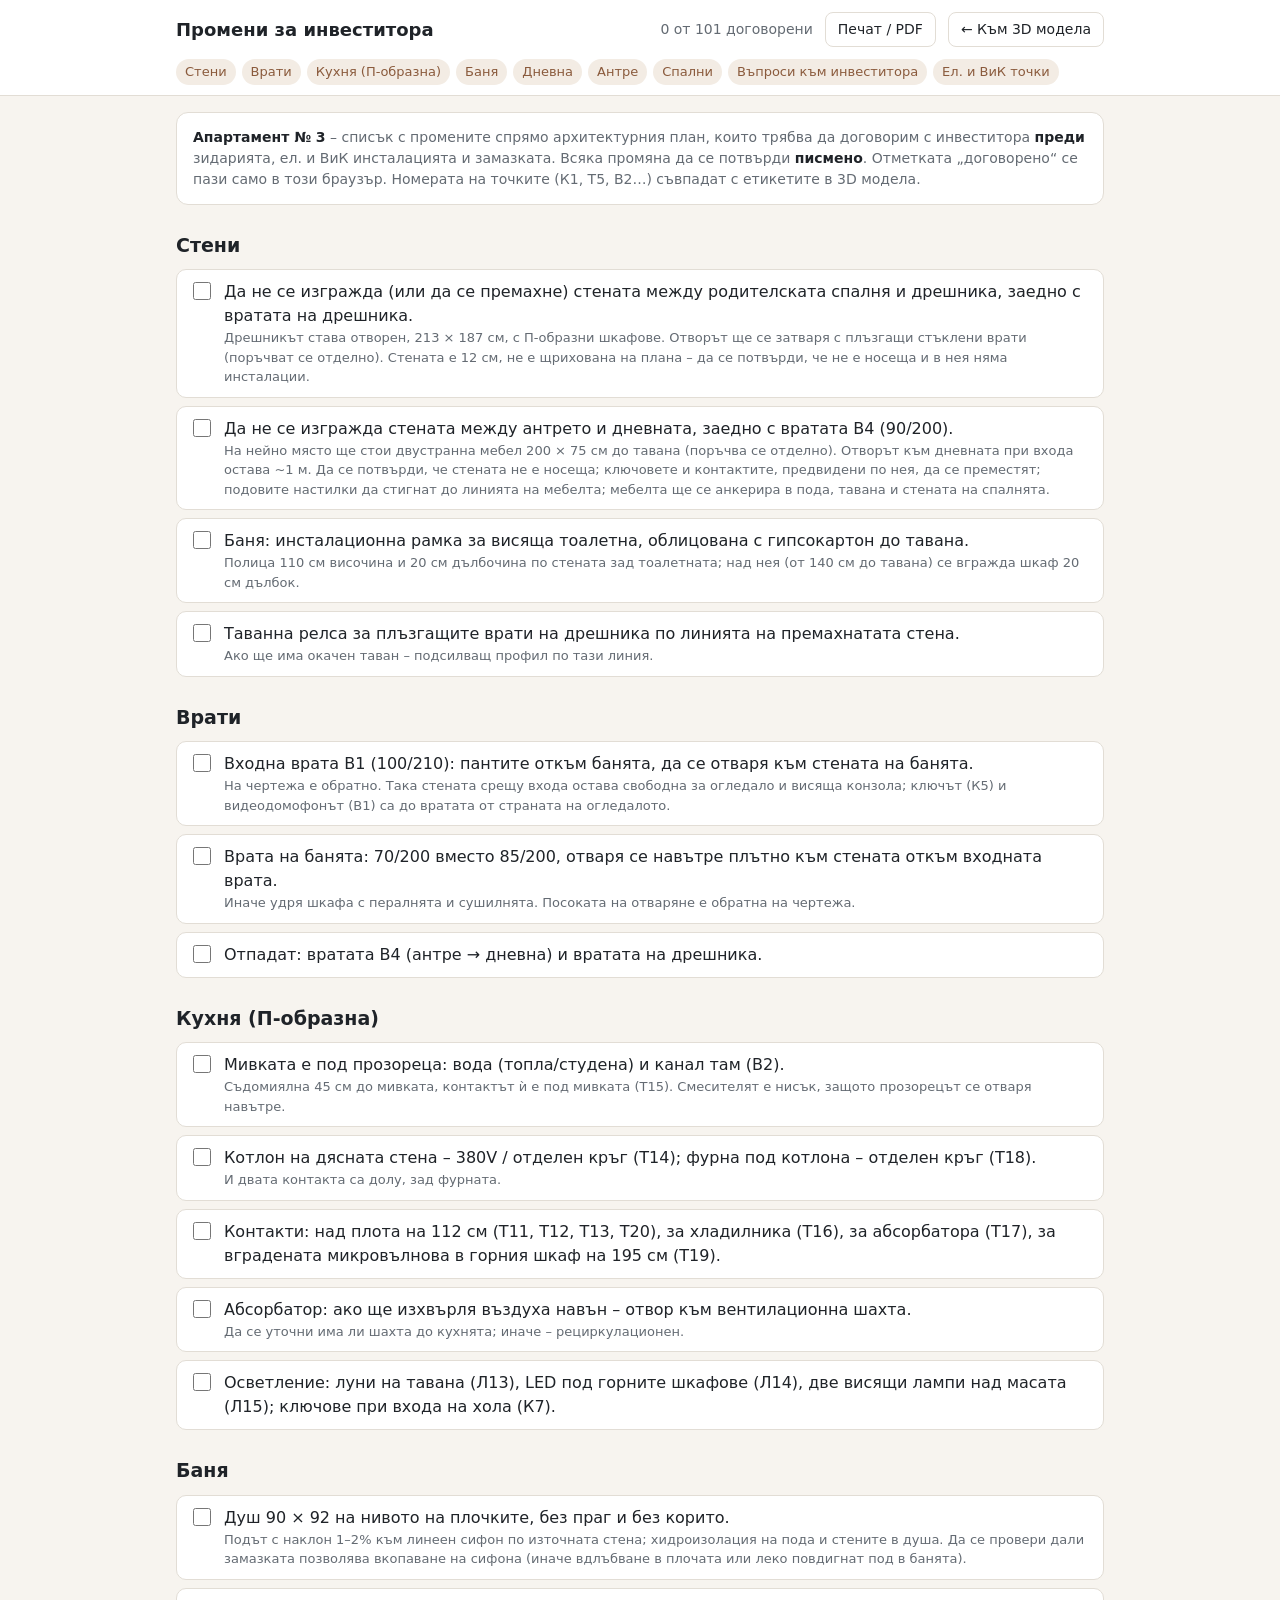
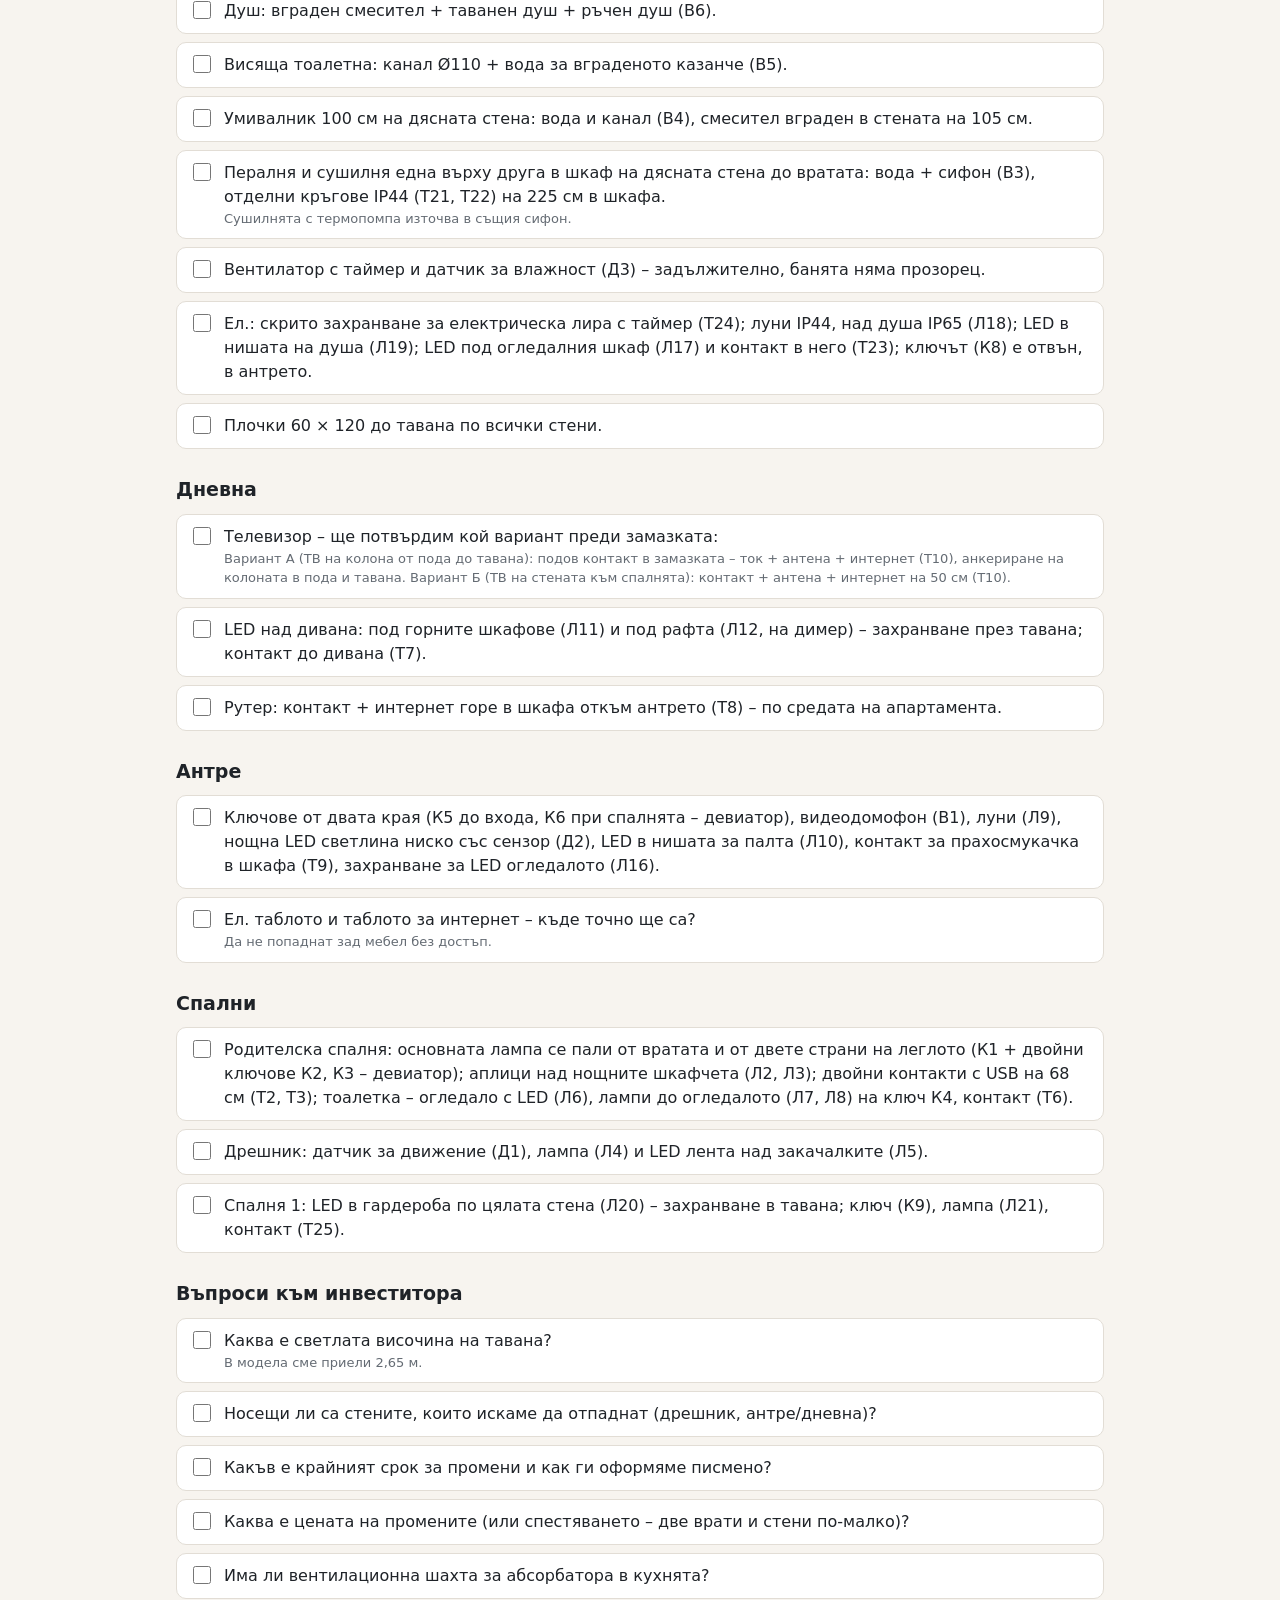
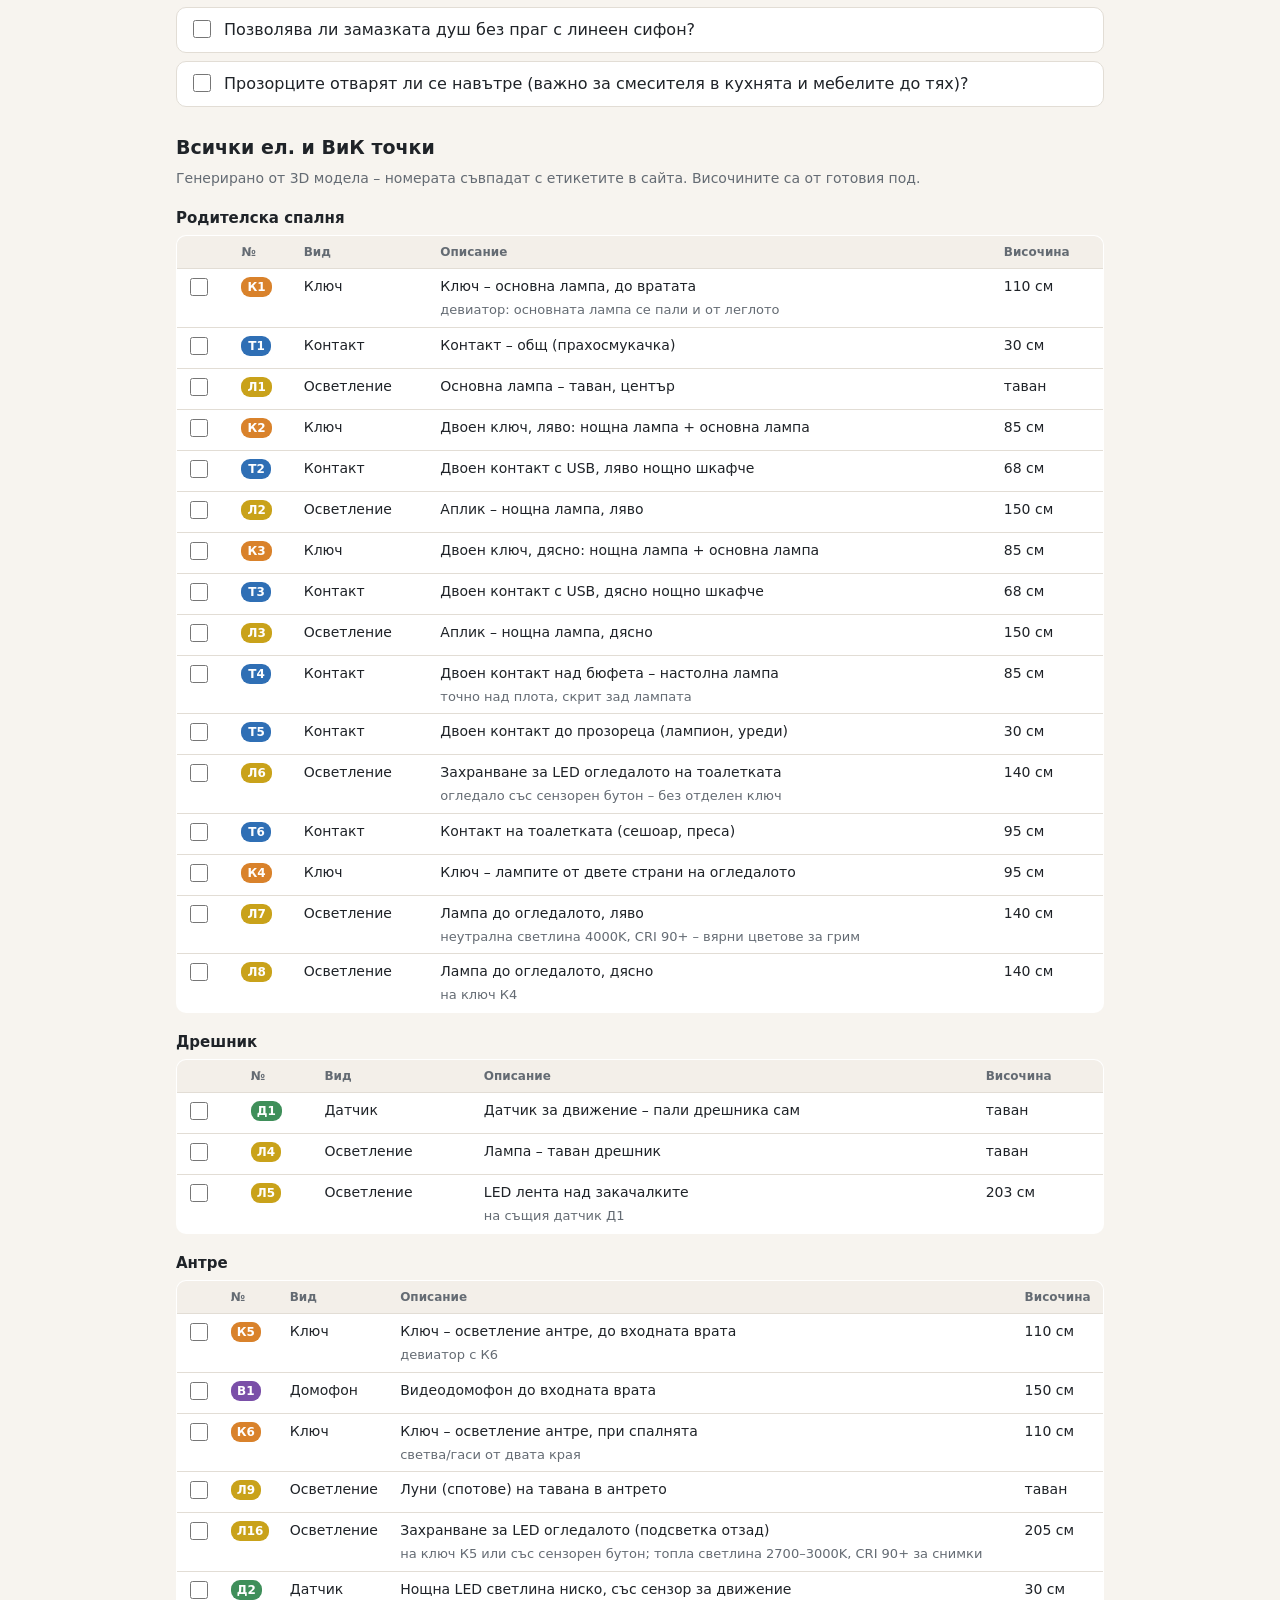
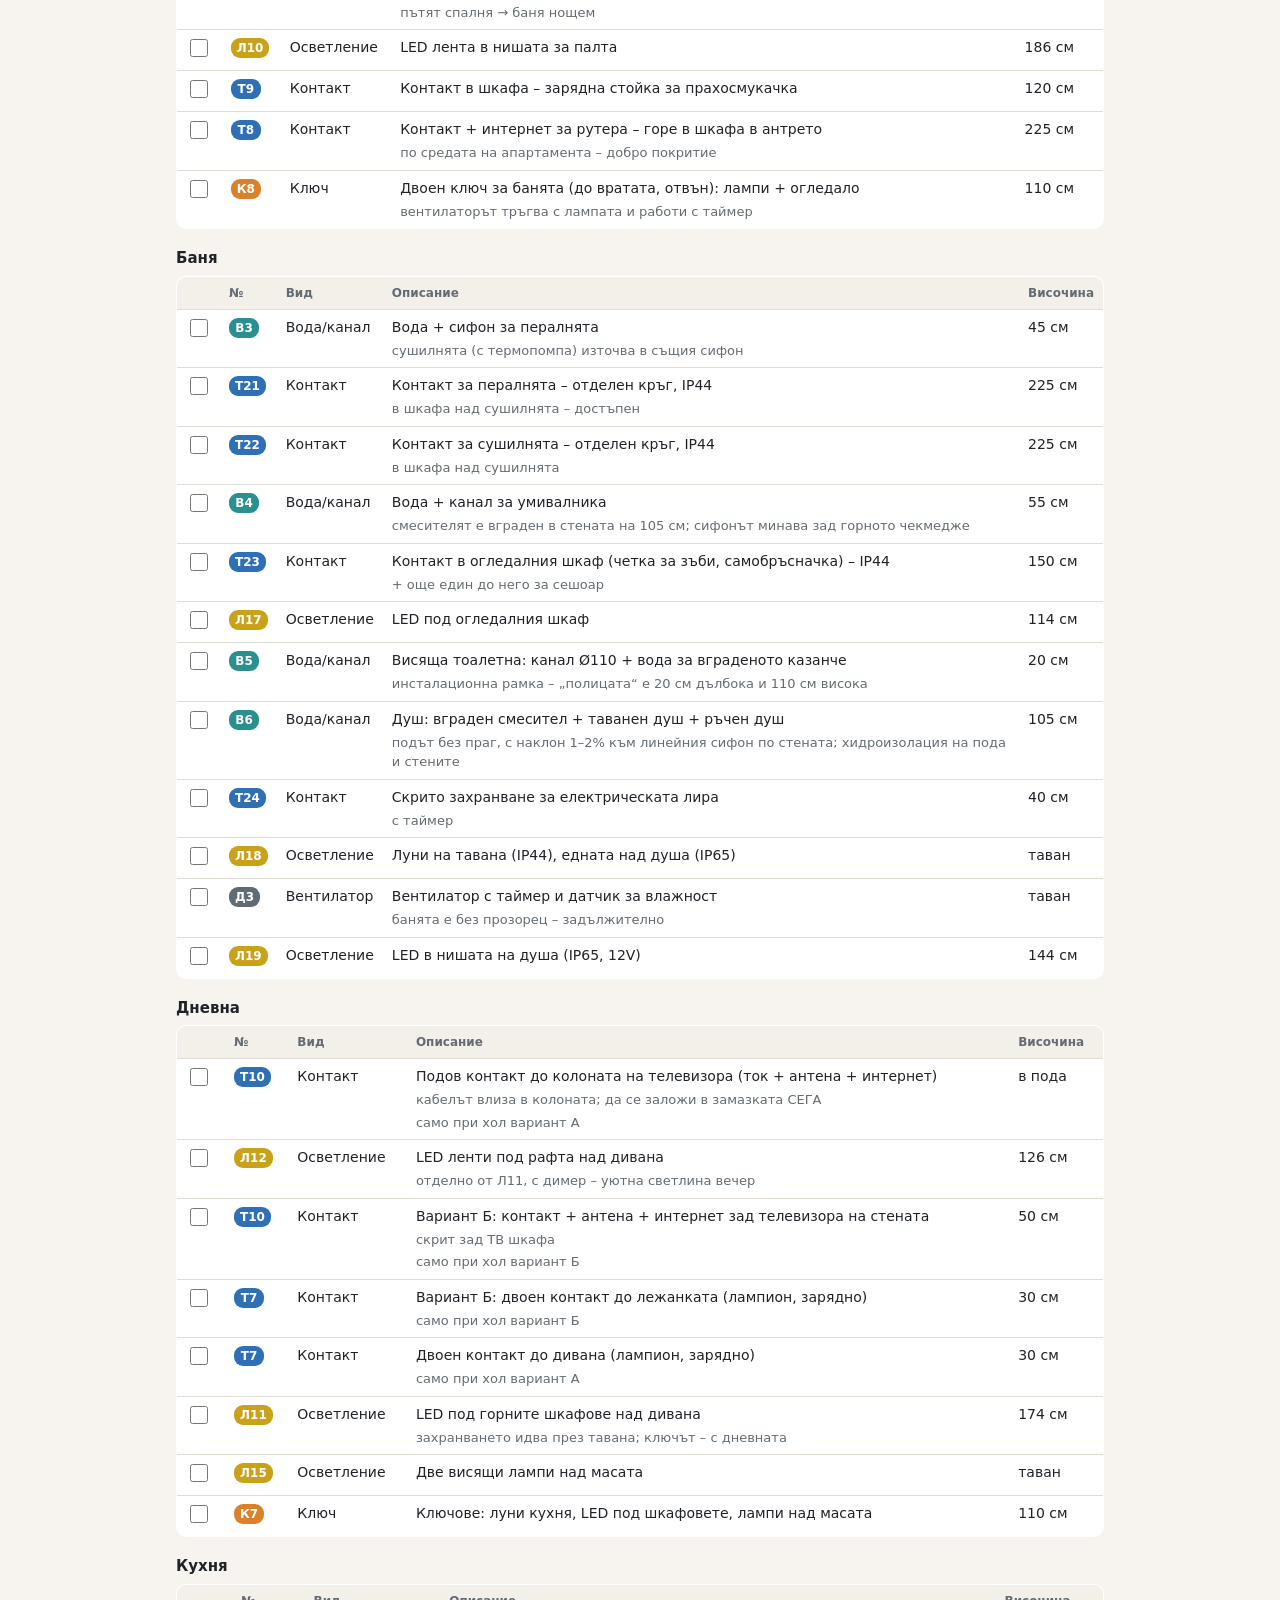
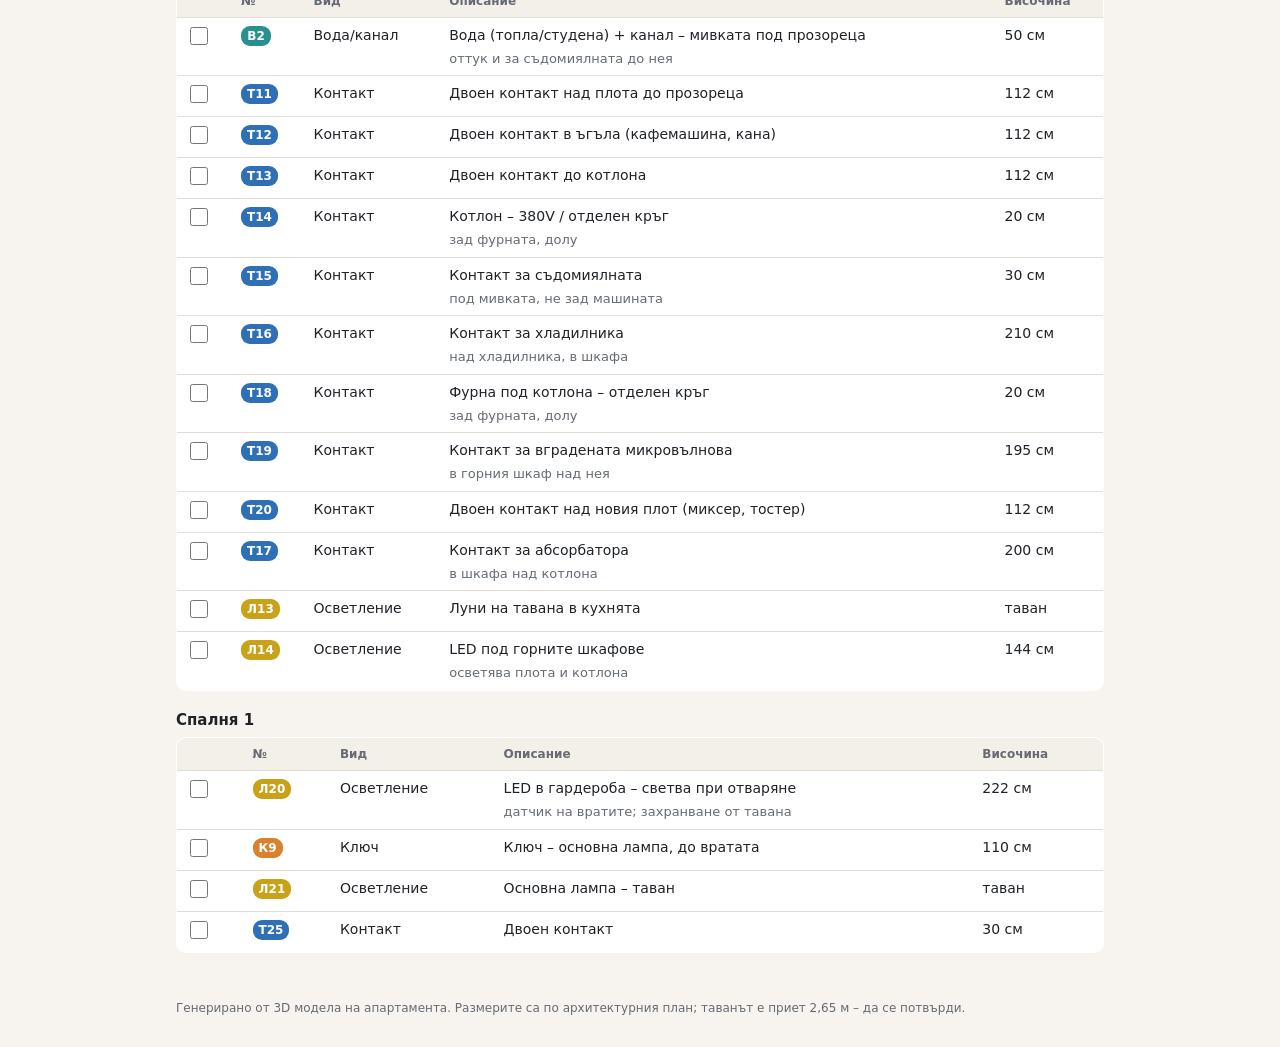
==== changes.html @ 2bbbd317 "Add a printable 'changes for the developer' page changes.html lists every change to request from the" ====
<!doctype html>
<html lang="bg">
<head>
  <meta charset="utf-8">
  <meta name="viewport" content="width=device-width, initial-scale=1">
  <title>Промени за инвеститора · Апартамент № 3</title>
  <link rel="icon" href="data:image/svg+xml,<svg xmlns='http://www.w3.org/2000/svg' viewBox='0 0 32 32'><rect x='3' y='3' width='26' height='26' rx='4' fill='%232f343b'/><path d='M9 9h8v8H9zM19 9h4v14h-4zM9 19h8v4H9z' fill='%23f4f1eb'/></svg>">
  <script type="importmap">
  { "imports": { "three": "./lib/three.module.min.js", "three/addons/": "./lib/addons/" } }
  </script>
  <style>
    :root { --ink: #1f2328; --muted: #646b73; --line: #e2ddd5; --bg: #f7f4ef; --card: #fff; --accent: #8a5a3c;
      font-family: system-ui, -apple-system, "Segoe UI", Roboto, sans-serif; color: var(--ink); }
    * { box-sizing: border-box; }
    body { margin: 0; background: var(--bg); line-height: 1.5; }
    header { background: var(--card); border-bottom: 1px solid var(--line); position: sticky; top: 0; z-index: 2; }
    .bar { max-width: 960px; margin: 0 auto; padding: 12px 16px; display: flex; gap: 12px; align-items: center; flex-wrap: wrap; }
    .bar h1 { font-size: 18px; margin: 0; flex: 1 1 auto; }
    .bar a.back, .bar button { font: inherit; font-size: 14px; border: 1px solid var(--line); background: #fff; border-radius: 8px; padding: 6px 12px; color: inherit; text-decoration: none; cursor: pointer; }
    #count { color: var(--muted); font-size: 14px; }
    nav#toc { max-width: 960px; margin: 0 auto; padding: 0 16px 10px; display: flex; gap: 6px; flex-wrap: wrap; }
    nav#toc a { font-size: 13px; color: var(--accent); text-decoration: none; background: #f3ece4; padding: 3px 9px; border-radius: 999px; }
    main { max-width: 960px; margin: 0 auto; padding: 16px; }
    .intro { background: var(--card); border: 1px solid var(--line); border-radius: 12px; padding: 14px 16px; color: var(--muted); font-size: 14px; }
    .intro b { color: var(--ink); }
    section { margin-top: 26px; scroll-margin-top: 110px; }
    h2 { font-size: 19px; margin: 0 0 10px; }
    h3 { font-size: 15px; margin: 18px 0 6px; }
    .lead { color: var(--muted); font-size: 14px; margin: -4px 0 8px; }
    ol.items { list-style: none; padding: 0; margin: 0; display: flex; flex-direction: column; gap: 8px; }
    ol.items li { display: flex; gap: 10px; background: var(--card); border: 1px solid var(--line); border-radius: 10px; padding: 10px 12px; }
    ol.items p { margin: 0; }
    .note { display: block; color: var(--muted); font-size: 13px; margin-top: 3px; }
    input.done { width: 18px; height: 18px; margin-top: 2px; flex: none; accent-color: #3f8f5a; }
    .is-done > div > p:first-child, tr.is-done td:nth-child(4) { text-decoration: line-through; text-decoration-color: #3f8f5a; color: var(--muted); }
    .table-wrap { overflow-x: auto; }
    table { width: 100%; border-collapse: collapse; background: var(--card); border: 1px solid var(--line); border-radius: 10px; overflow: hidden; font-size: 14px; }
    th, td { text-align: left; padding: 7px 9px; border-bottom: 1px solid var(--line); vertical-align: top; }
    th { background: #f3efe9; font-size: 12px; color: var(--muted); font-weight: 600; }
    td.h { white-space: nowrap; }
    .tag { display: inline-block; min-width: 30px; text-align: center; color: #fff; font-weight: 600; font-size: 12px; border-radius: 9px; padding: 1px 6px; }
    .t-switch { background: #d9822b; } .t-socket { background: #2f6fb5; } .t-light { background: #c9a21a; }
    .t-sensor { background: #3f8f5a; } .t-intercom { background: #7a4fa8; } .t-water { background: #2a8f8f; } .t-fan { background: #5f6b75; }
    footer { max-width: 960px; margin: 30px auto; padding: 0 16px; color: var(--muted); font-size: 12px; }
    @media (max-width: 600px) { th:nth-child(3), td:nth-child(3) { display: none; } }
    @media print {
      header .bar a.back, header .bar button, nav#toc { display: none; }
      header { position: static; border: 0; }
      body { background: #fff; }
      ol.items li, table { break-inside: avoid; border-color: #ccc; }
      section { break-inside: auto; }
    }
  </style>
</head>
<body>
  <header>
    <div class="bar">
      <h1>Промени за инвеститора</h1>
      <span id="count"></span>
      <button id="print" type="button">Печат / PDF</button>
      <a class="back" href="./">← Към 3D модела</a>
    </div>
    <nav id="toc"></nav>
  </header>
  <main>
    <div class="intro">
      <b>Апартамент № 3</b> – списък с промените спрямо архитектурния план, които трябва да договорим с инвеститора <b>преди</b>
      зидарията, ел. и ВиК инсталацията и замазката. Всяка промяна да се потвърди <b>писмено</b>. Отметката „договорено“ се пази само
      в този браузър. Номерата на точките (К1, Т5, В2…) съвпадат с етикетите в 3D модела.
    </div>
    <div id="content"></div>
  </main>
  <footer>Генерирано от 3D модела на апартамента. Размерите са по архитектурния план; таванът е приет 2,65 м – да се потвърди.</footer>
  <script type="module" src="src/changes.js?v=20261120084457"></script>
</body>
</html>
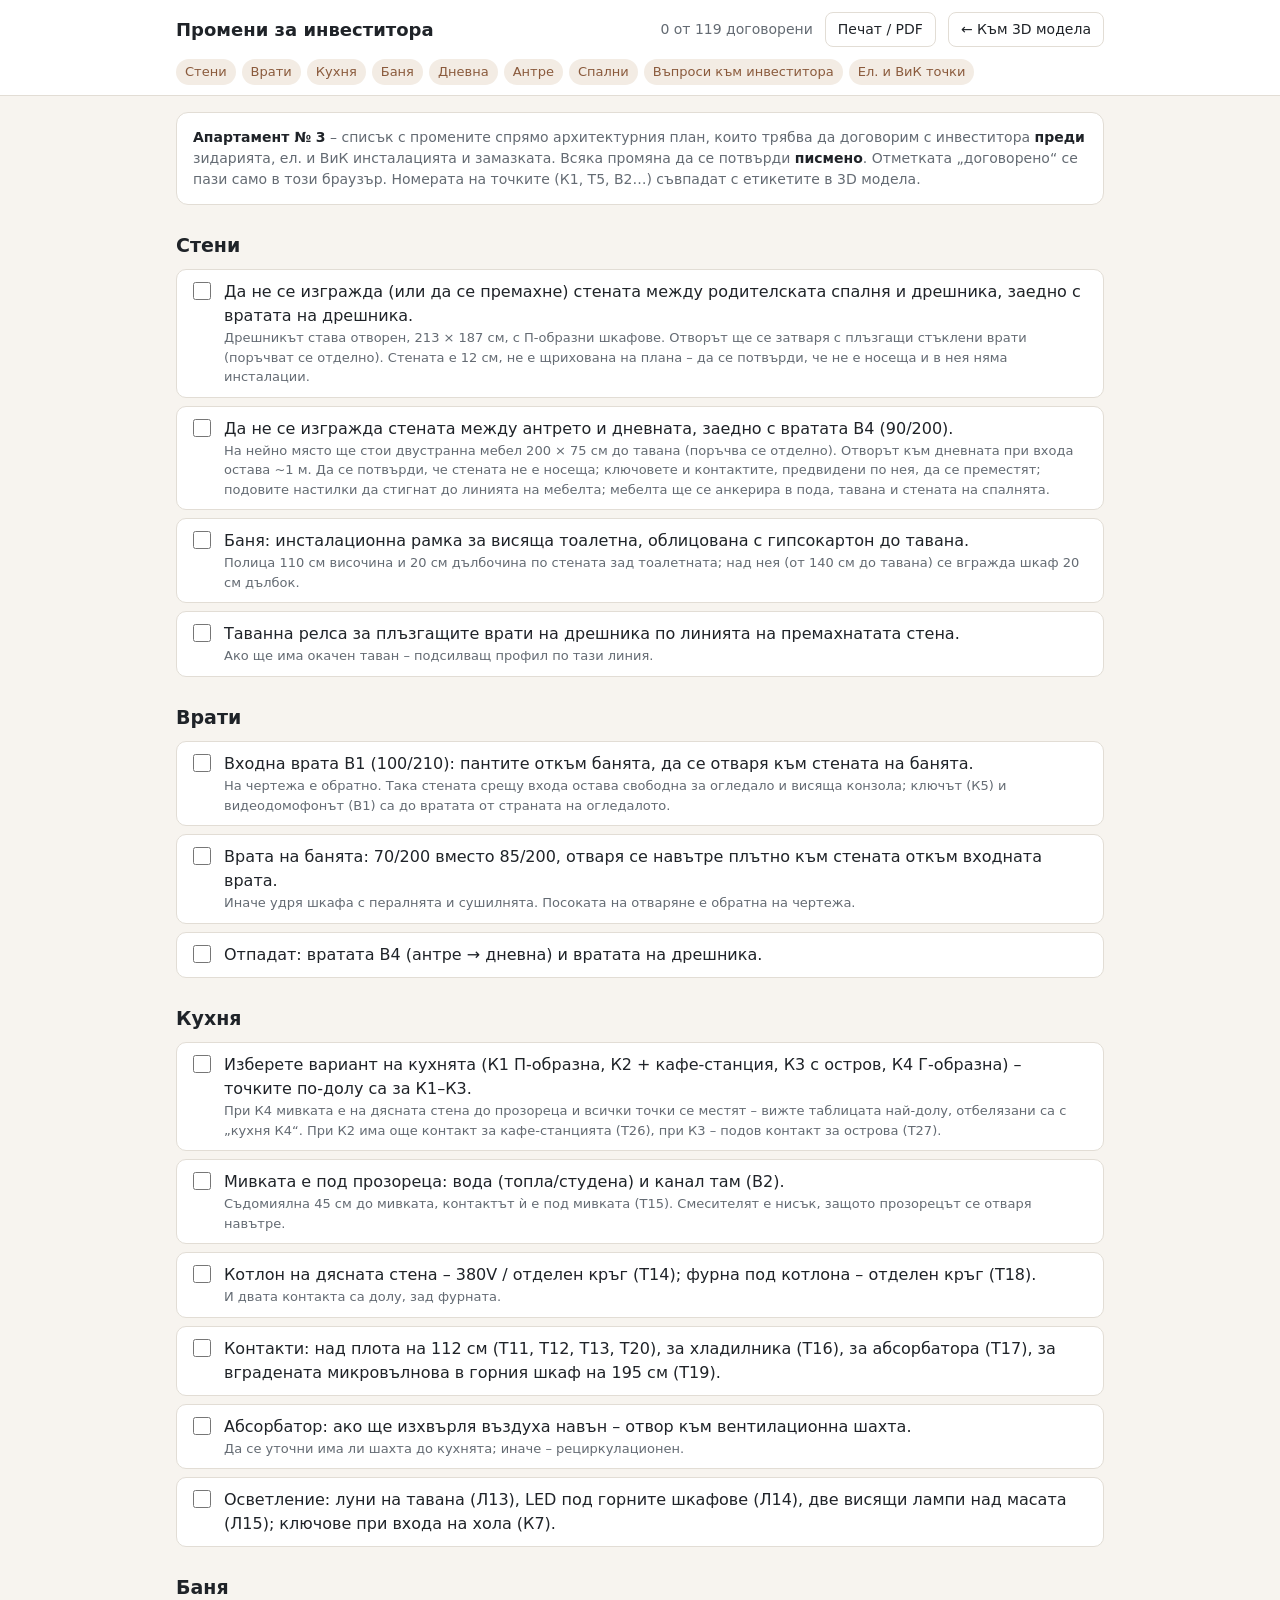
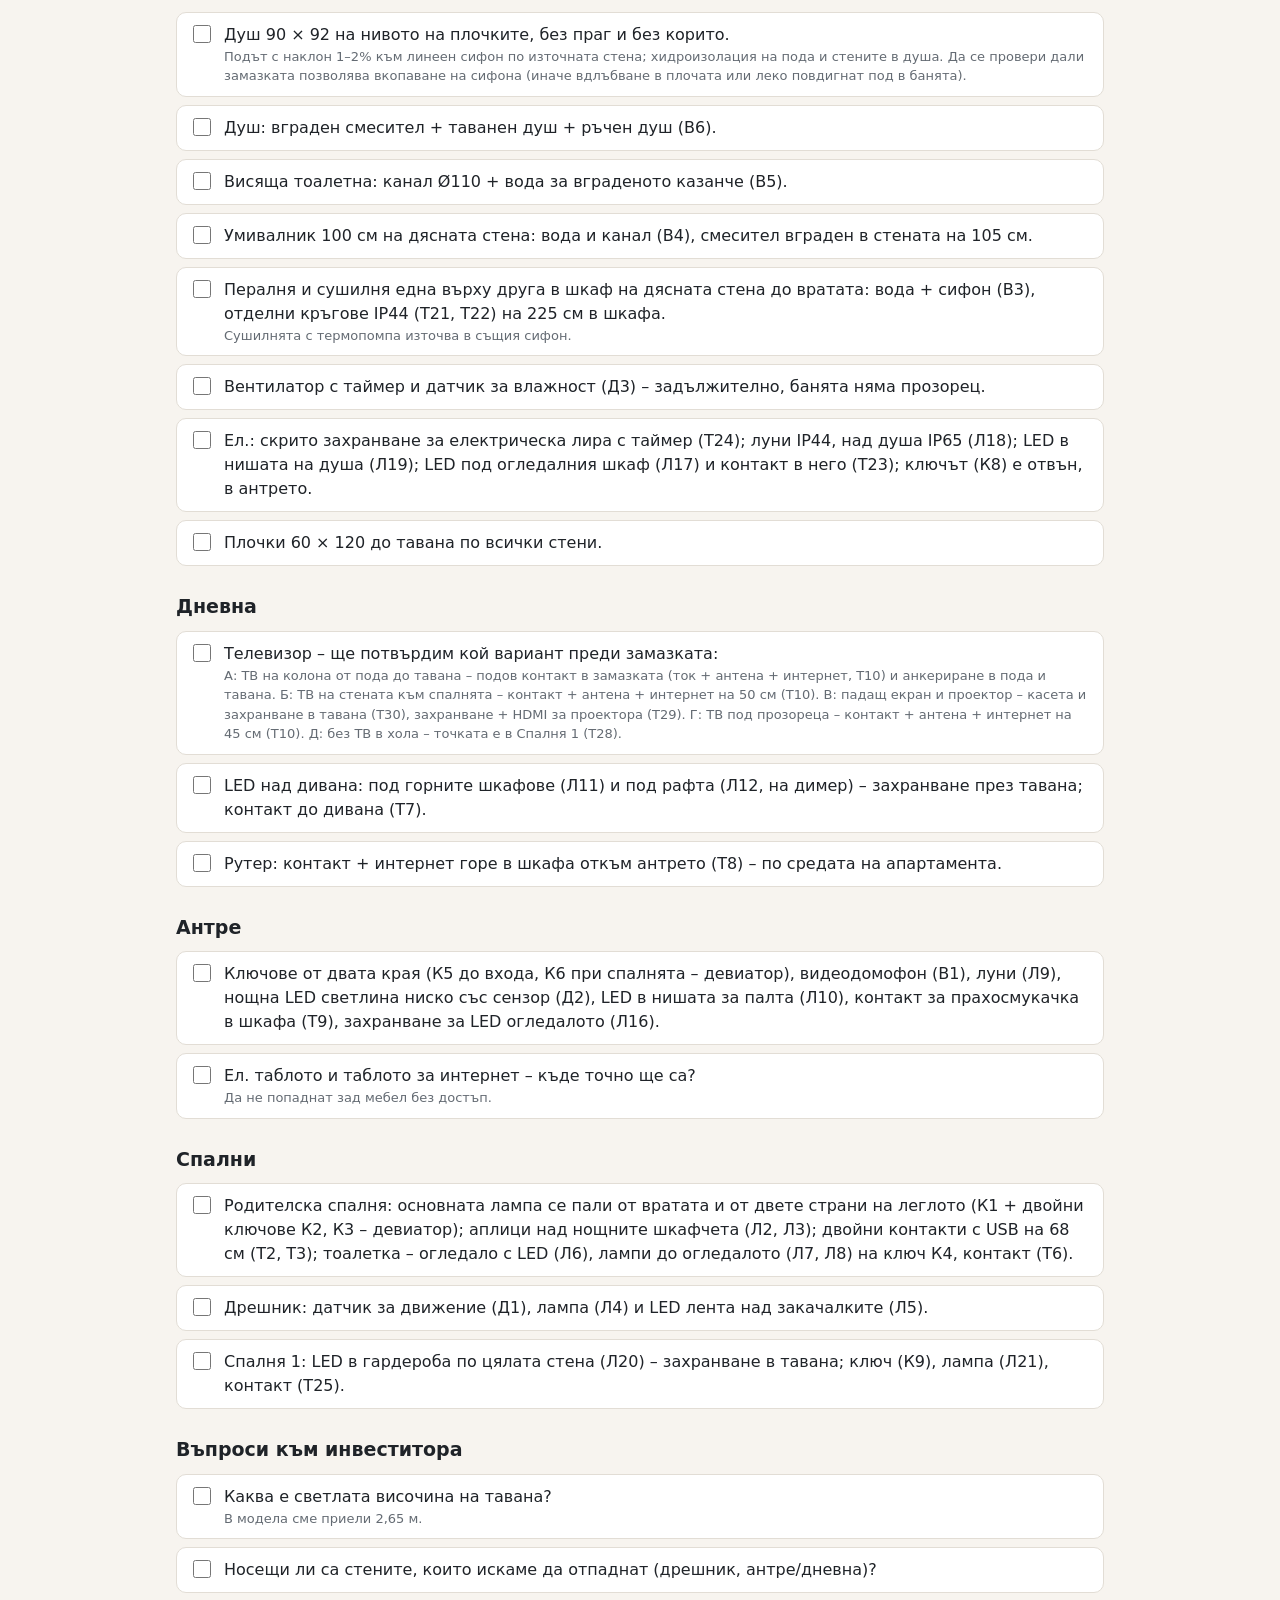
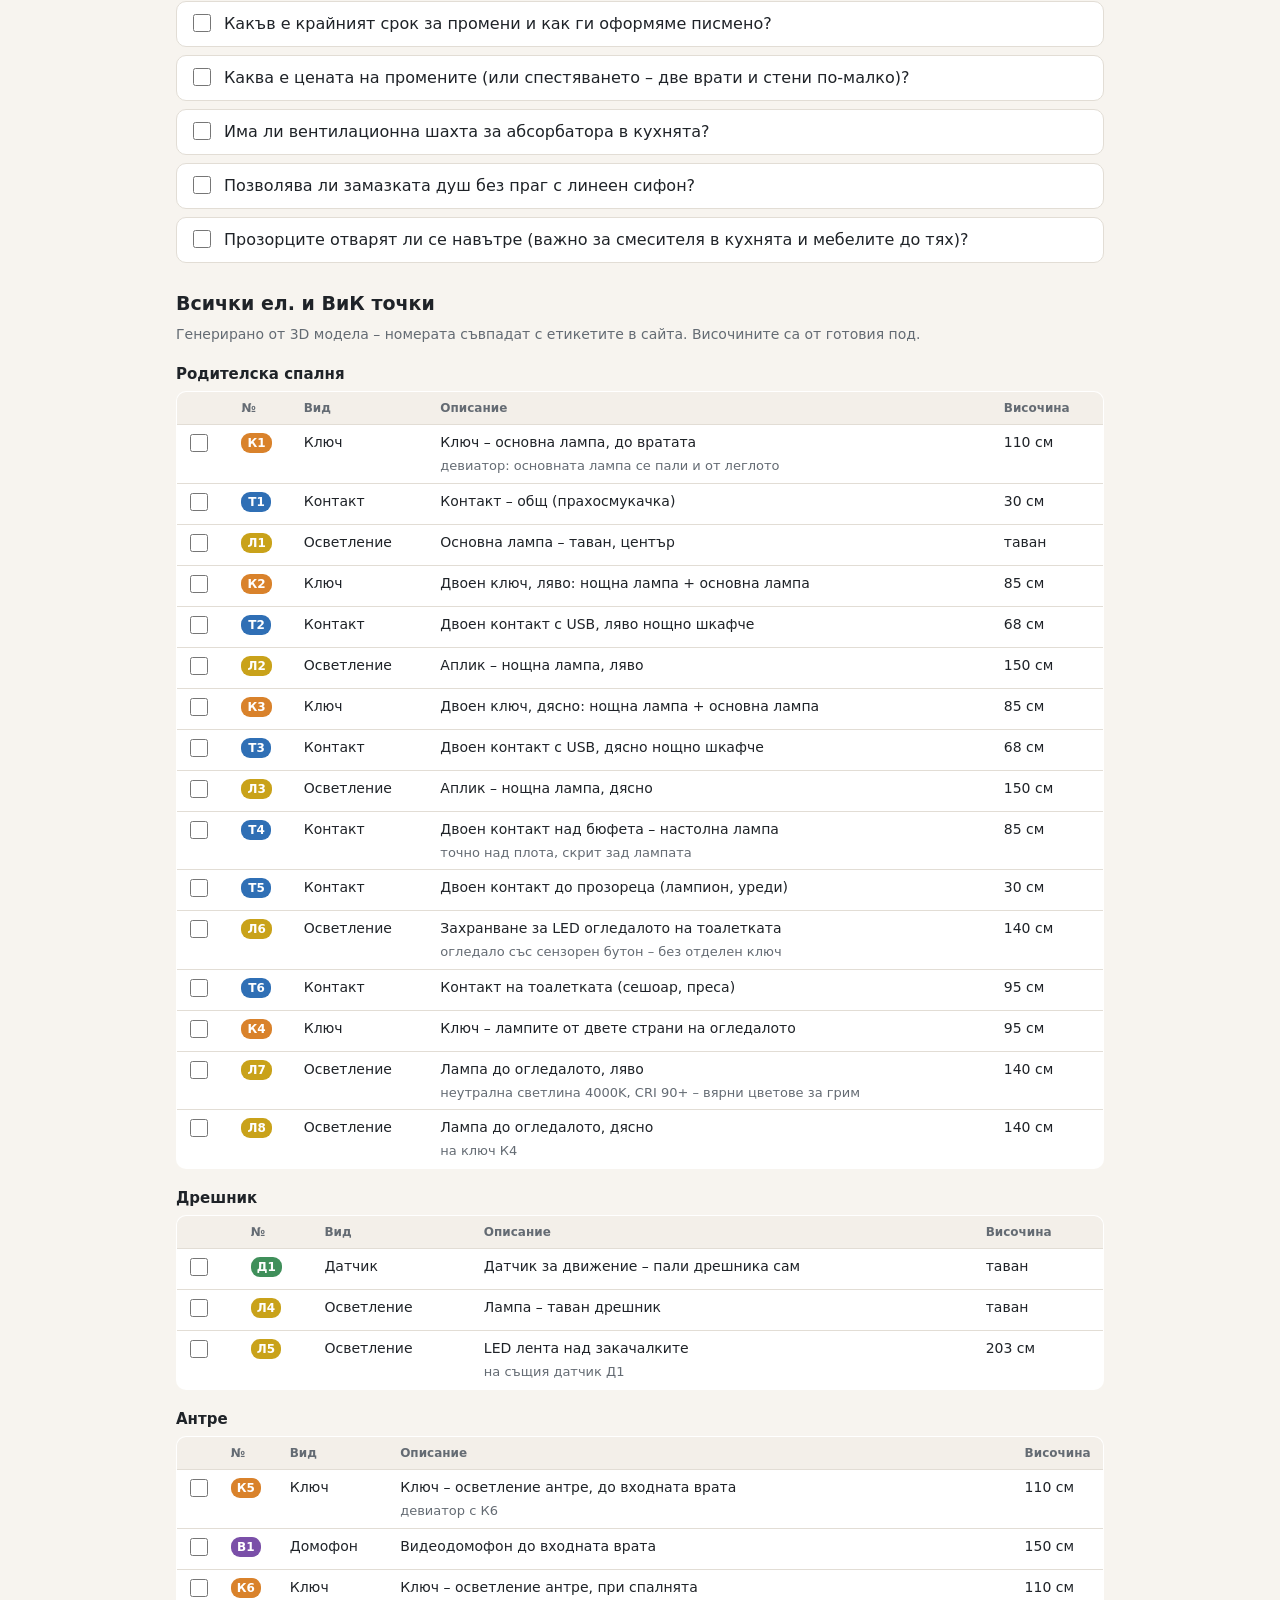
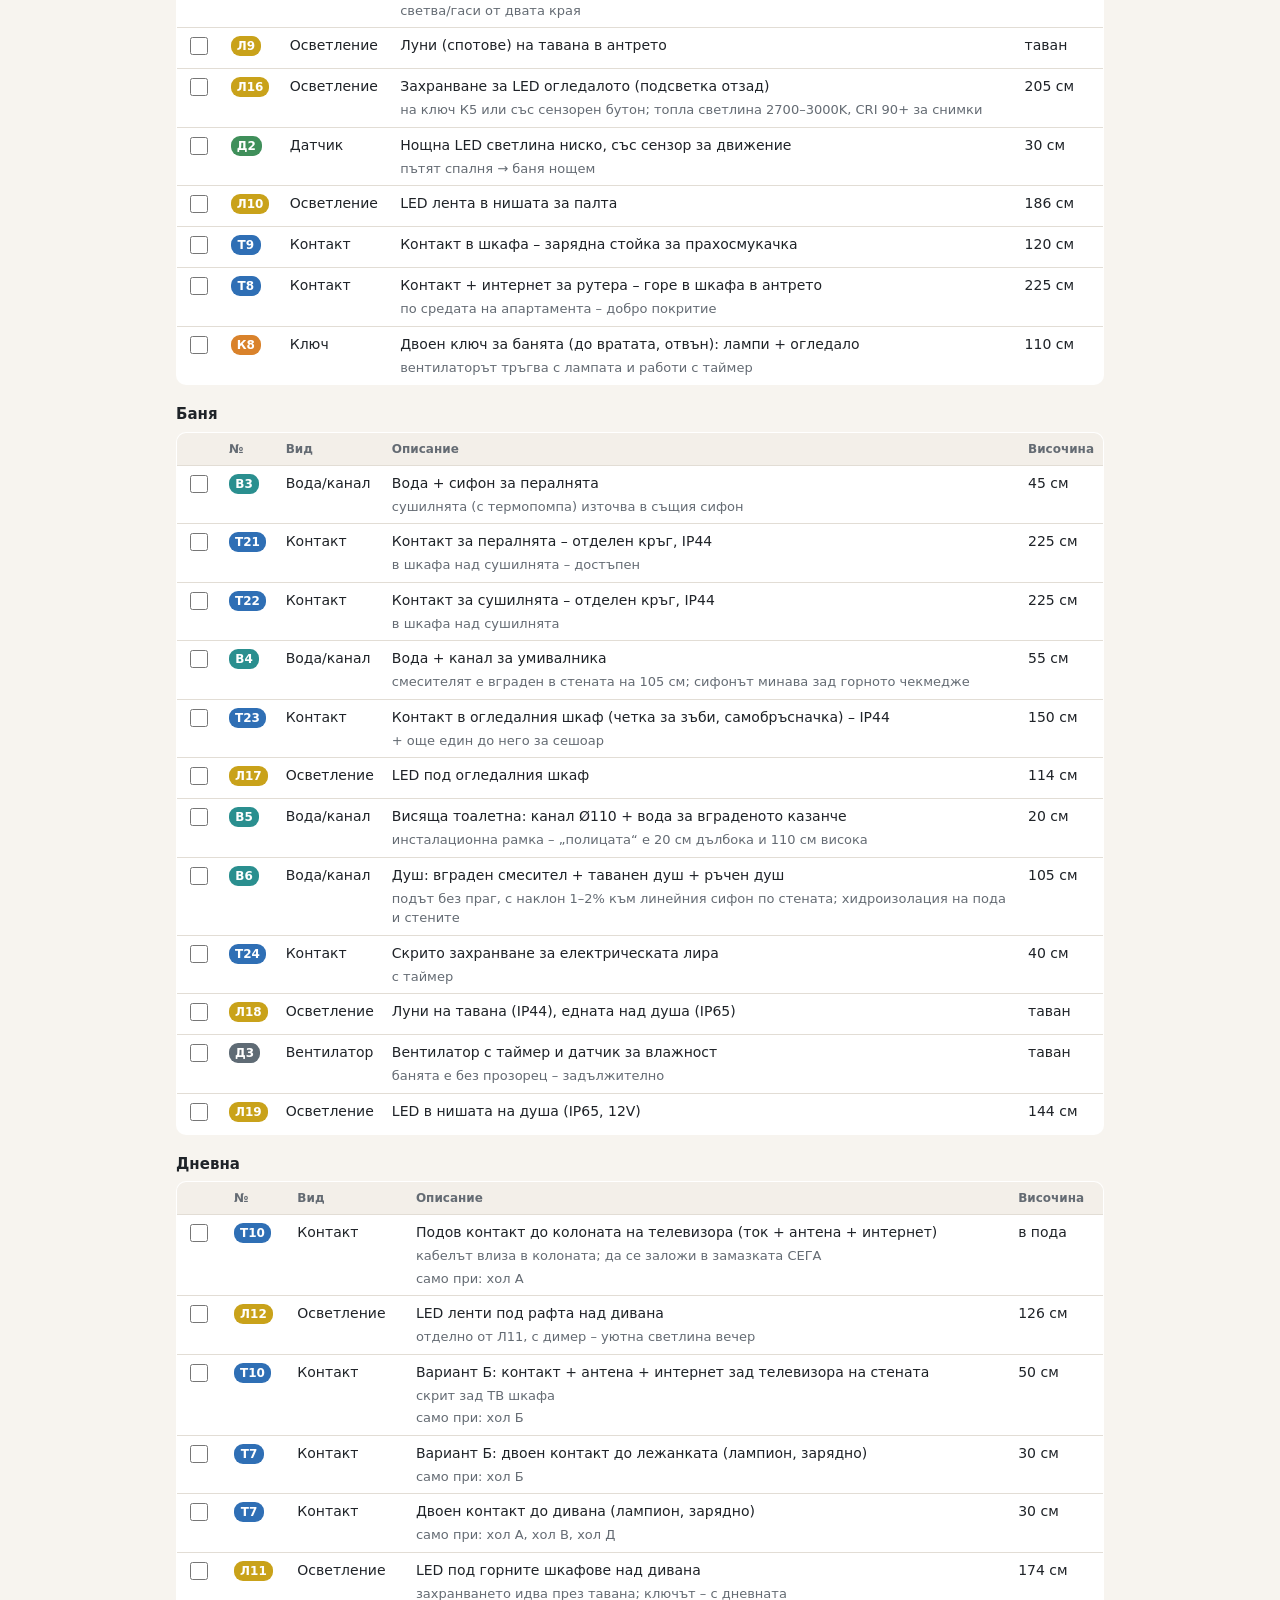
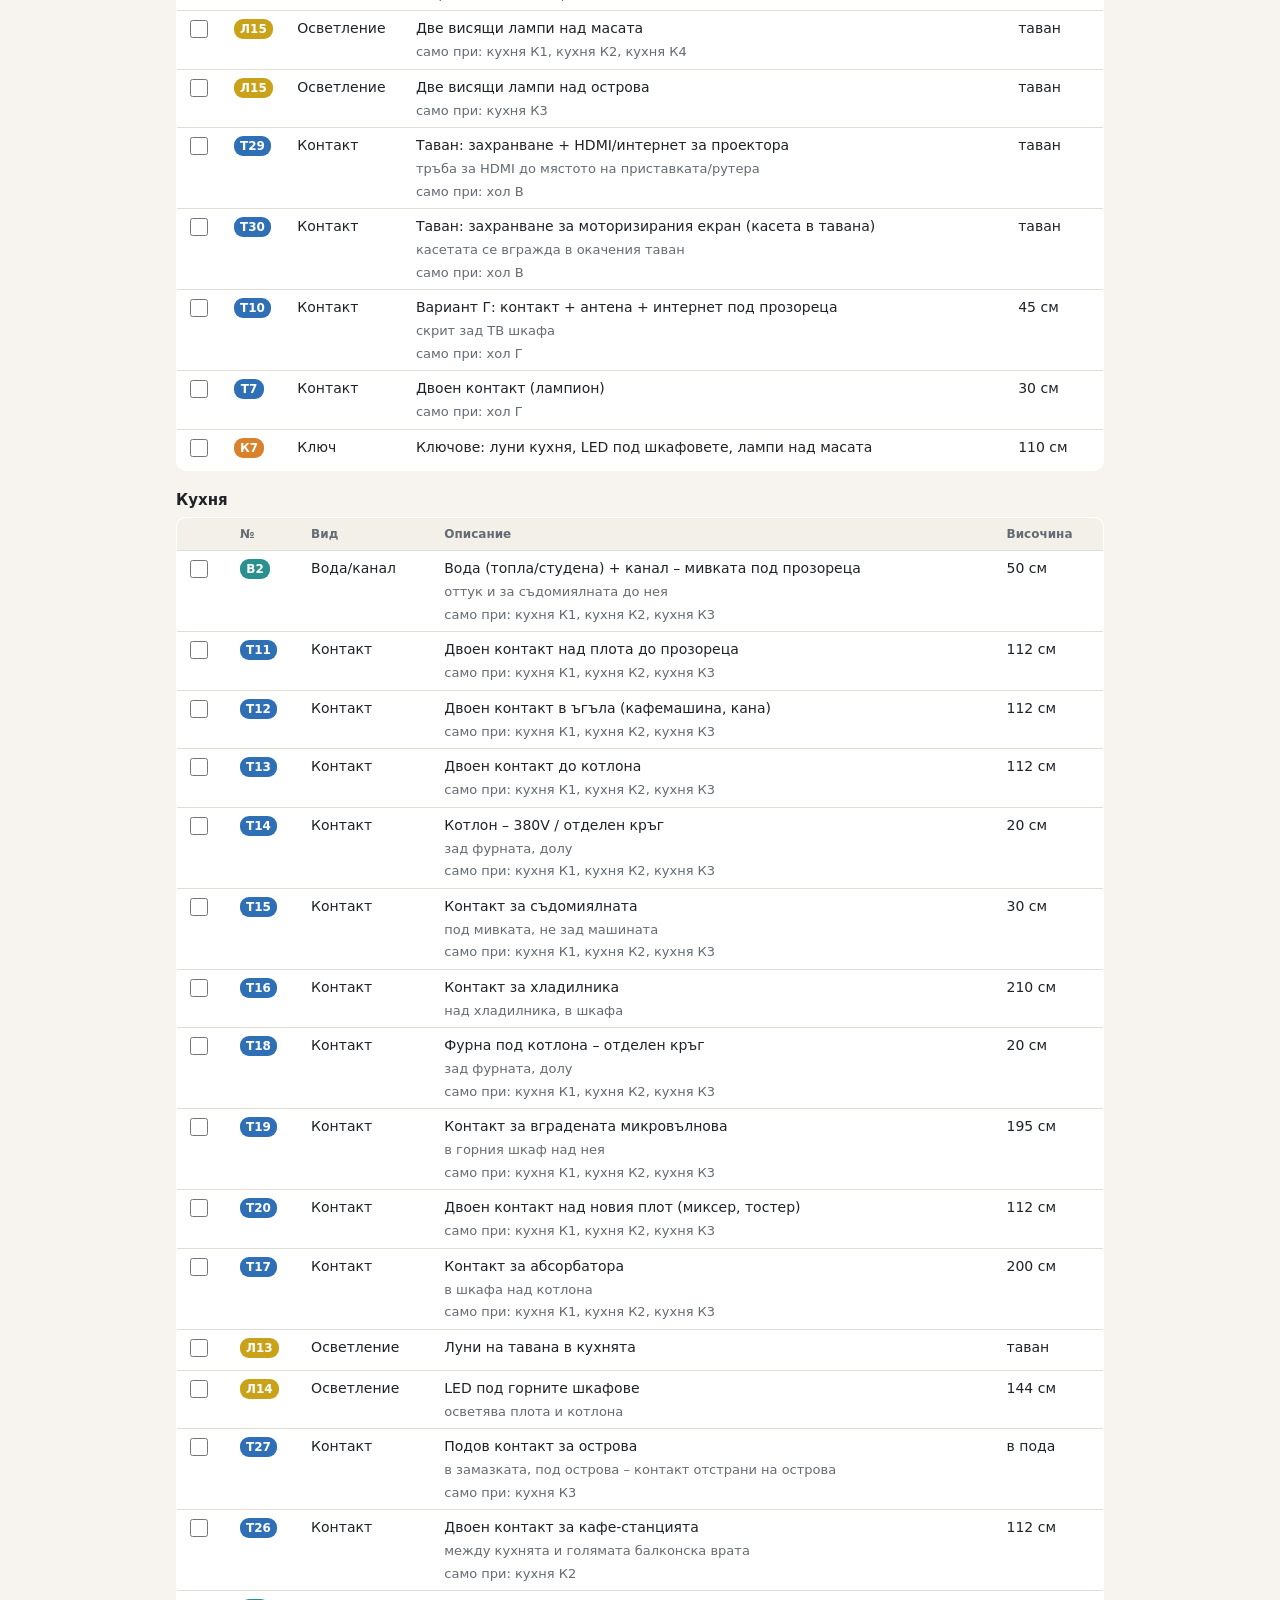
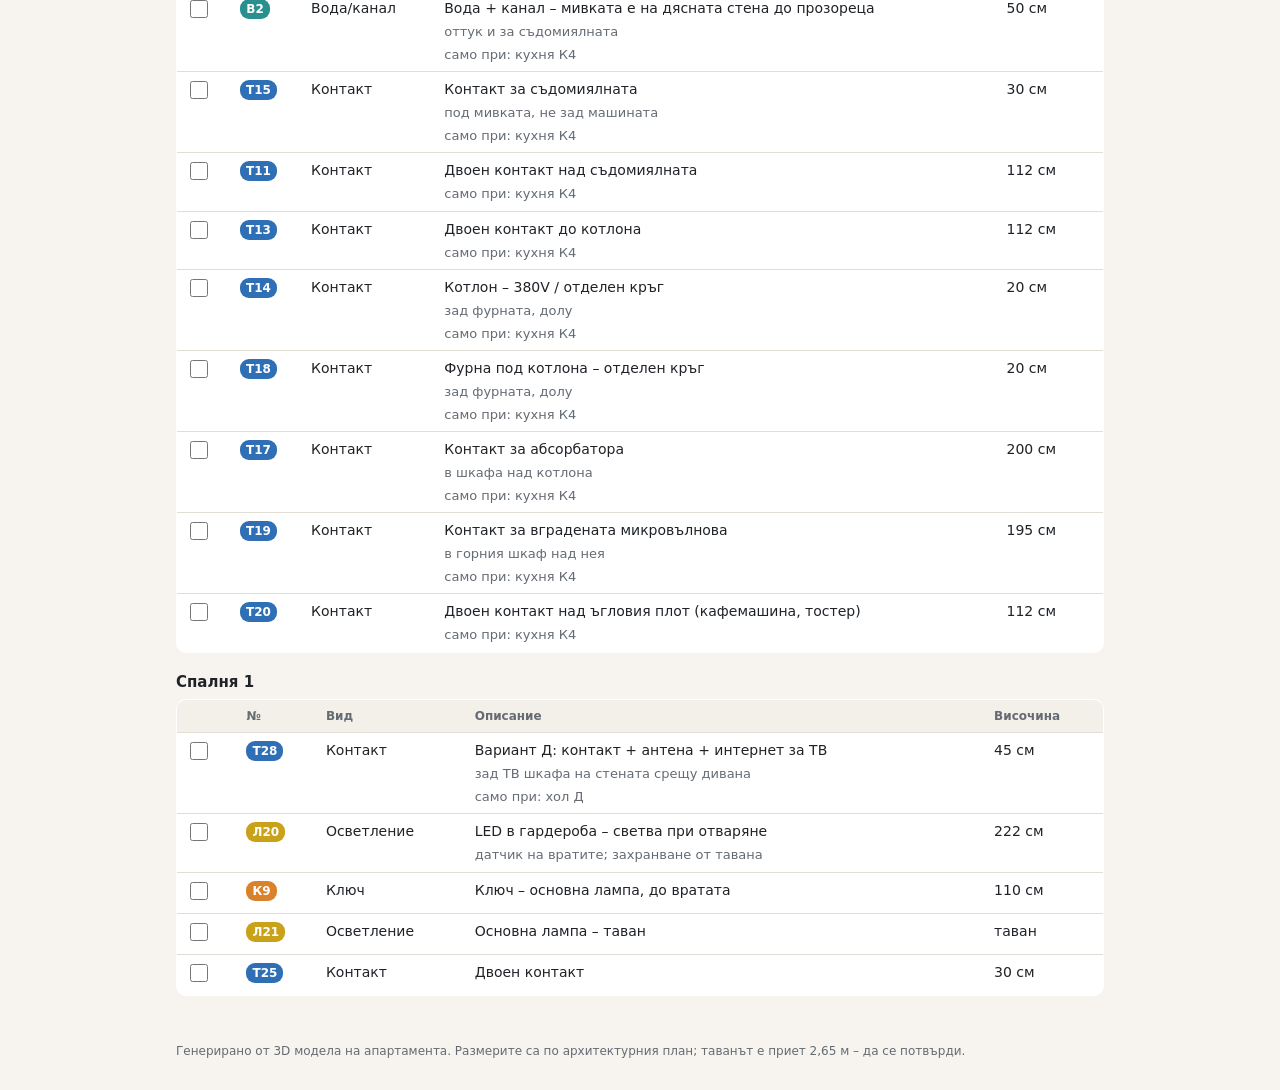
==== commit d6822d32: "Living room variants C–E and kitchen variants K2–K4 Living (switch А–Д): C drop-down 100-inch screen" ====
--- a/changes.html
+++ b/changes.html
@@ -71,6 +71,6 @@
     <div id="content"></div>
   </main>
   <footer>Генерирано от 3D модела на апартамента. Размерите са по архитектурния план; таванът е приет 2,65 м – да се потвърди.</footer>
-  <script type="module" src="src/changes.js?v=20261120084457"></script>
+  <script type="module" src="src/changes.js?v=20261120104323"></script>
 </body>
 </html>
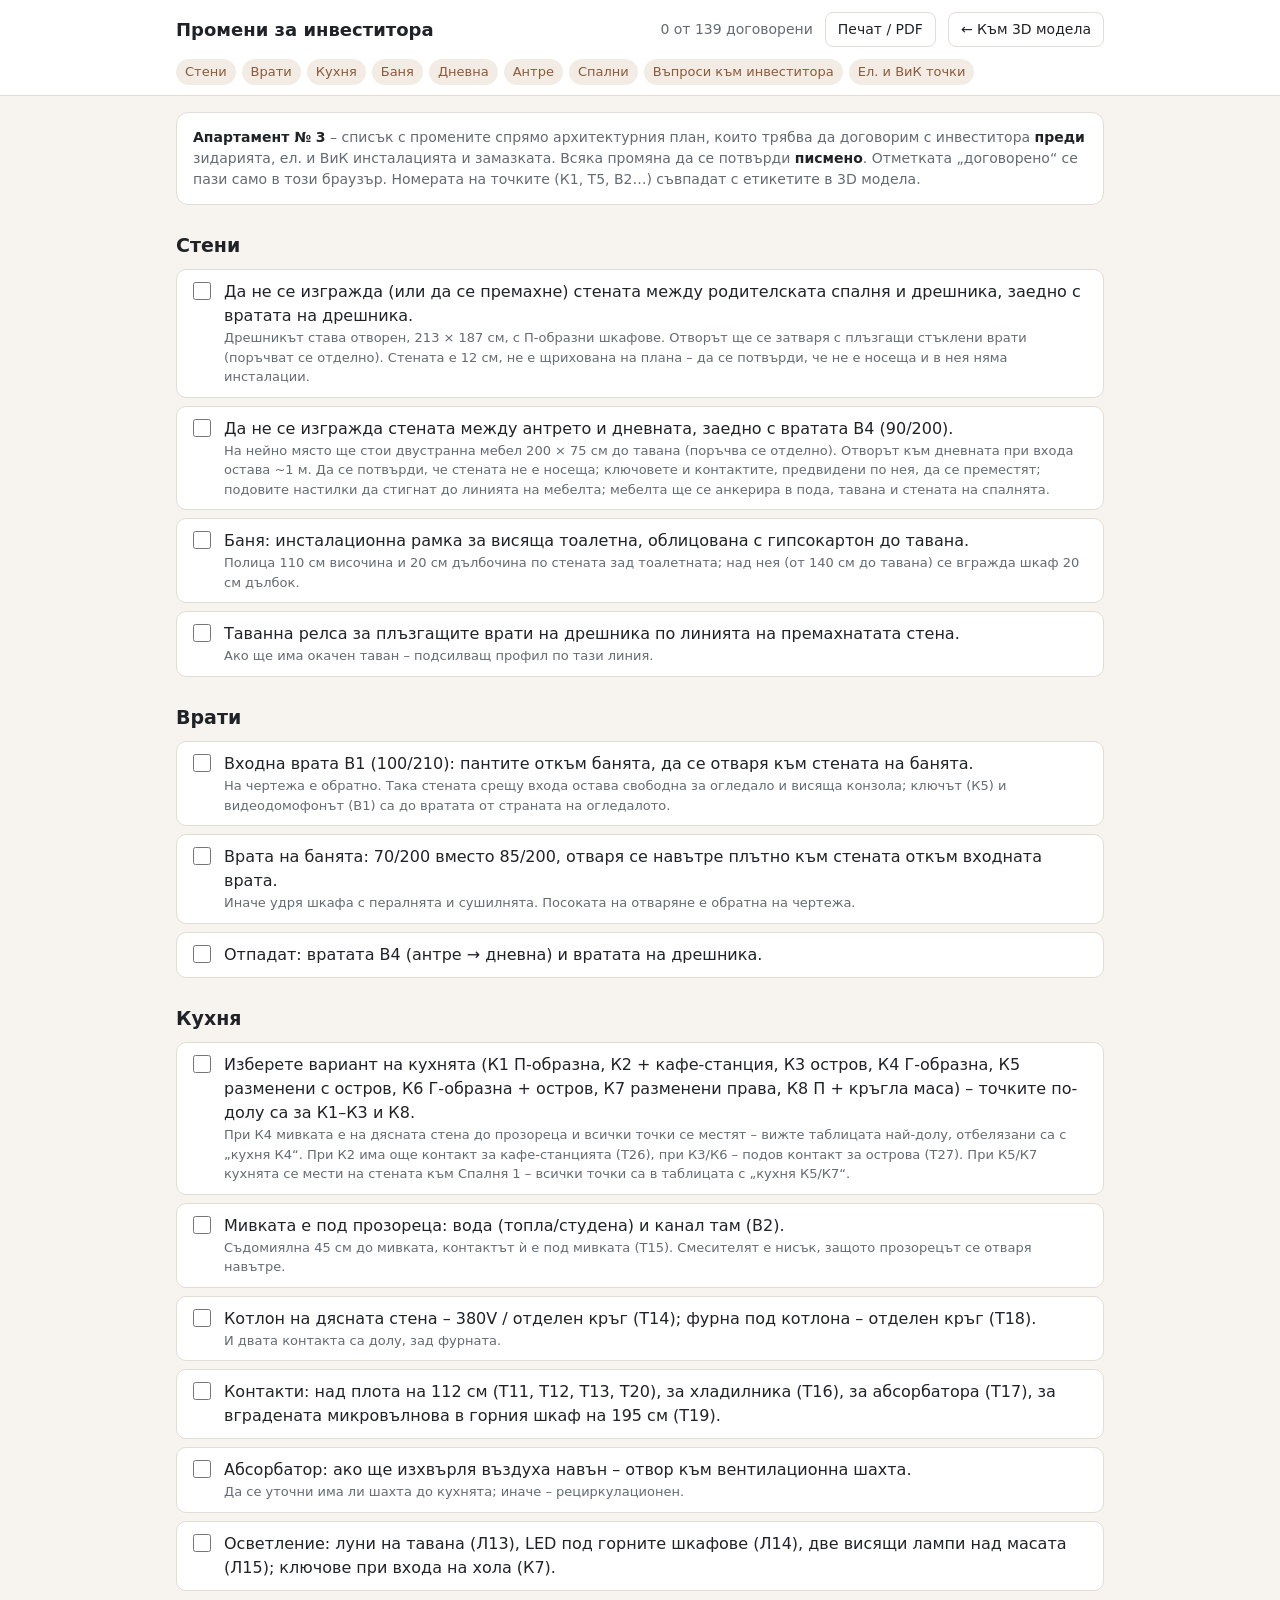
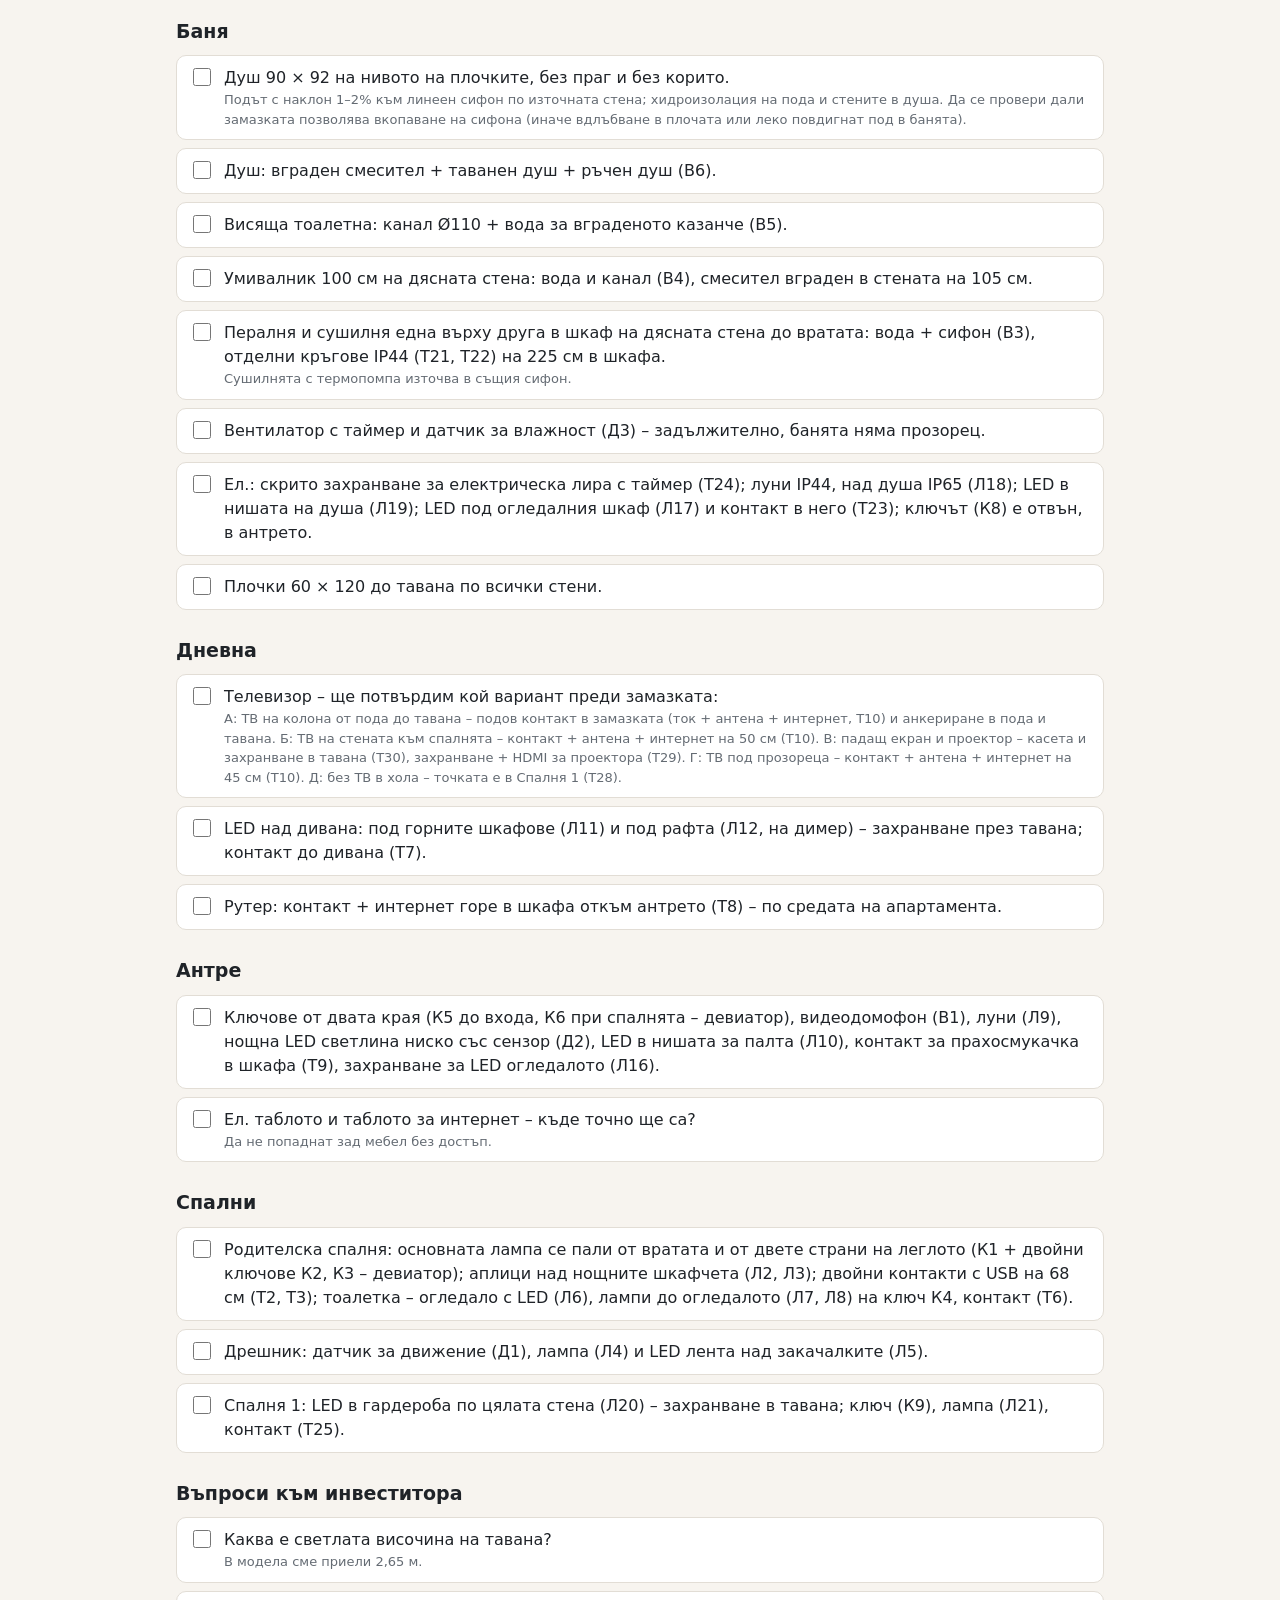
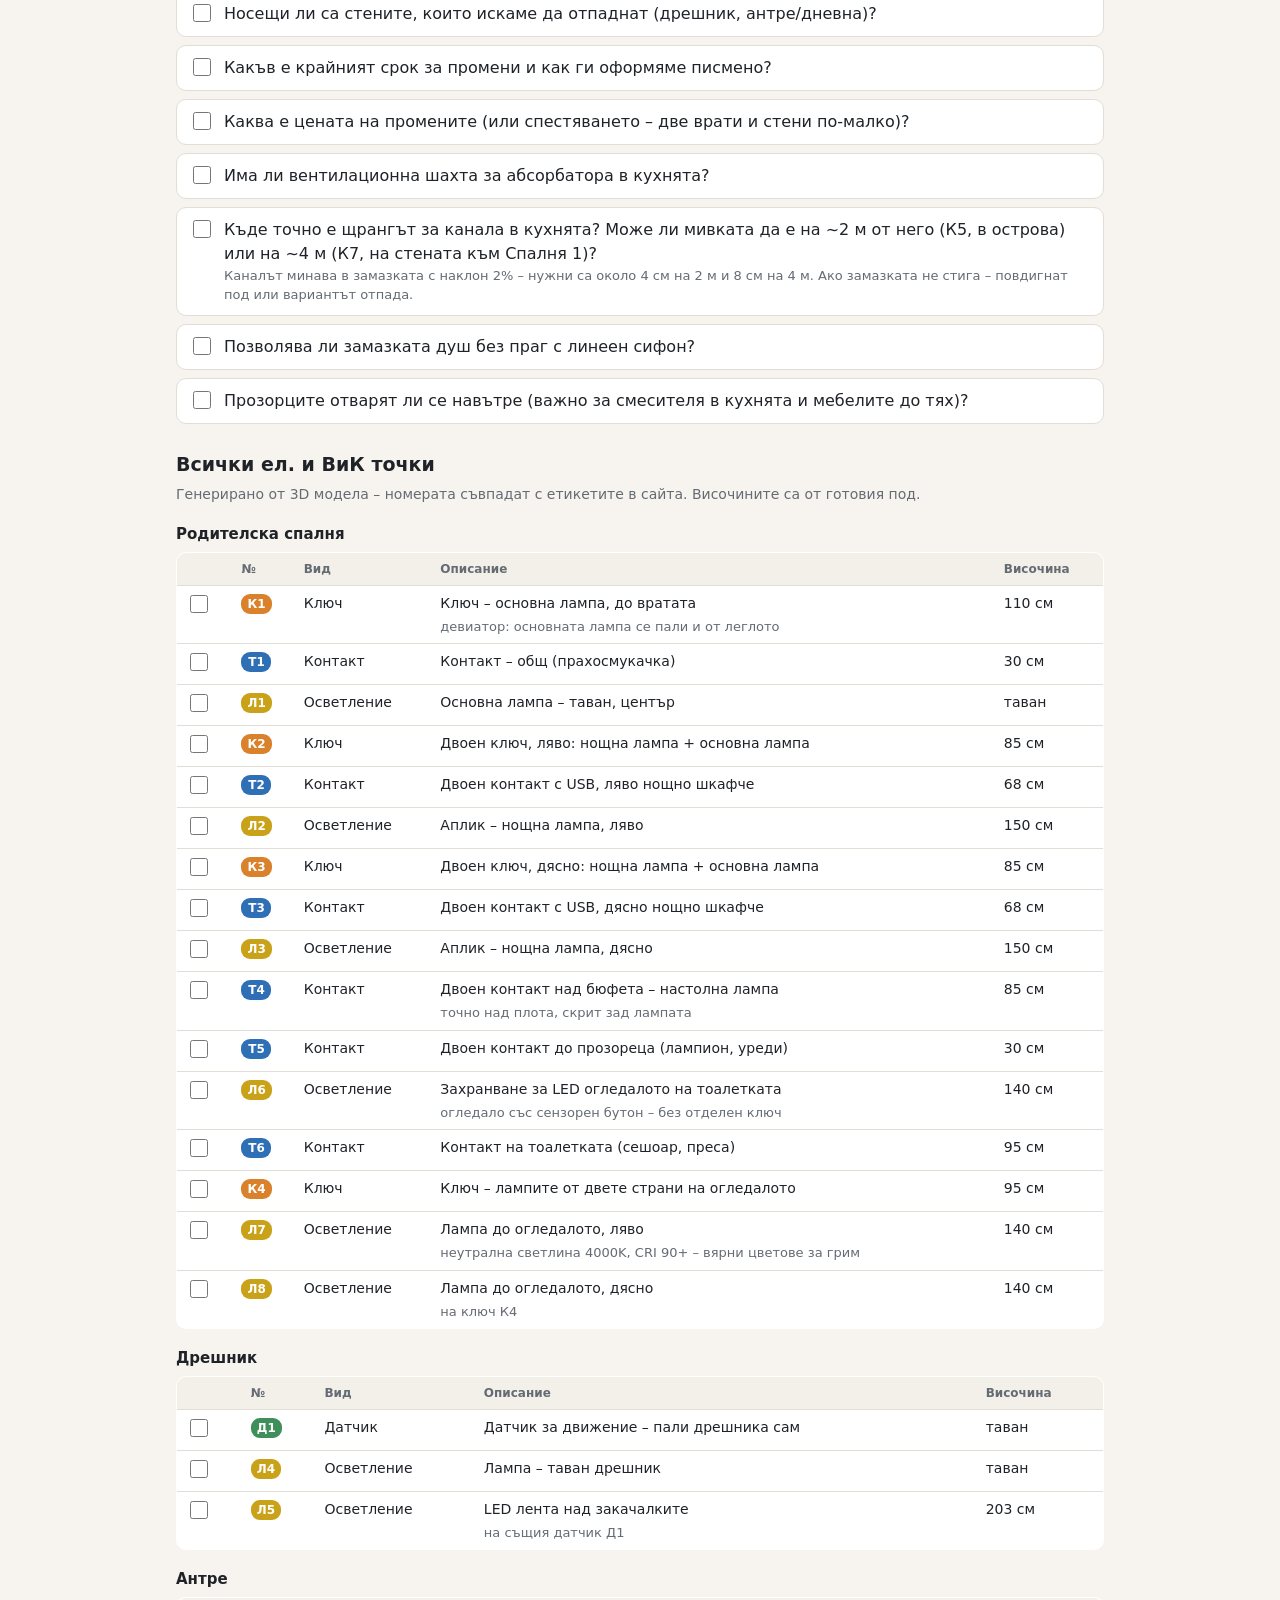
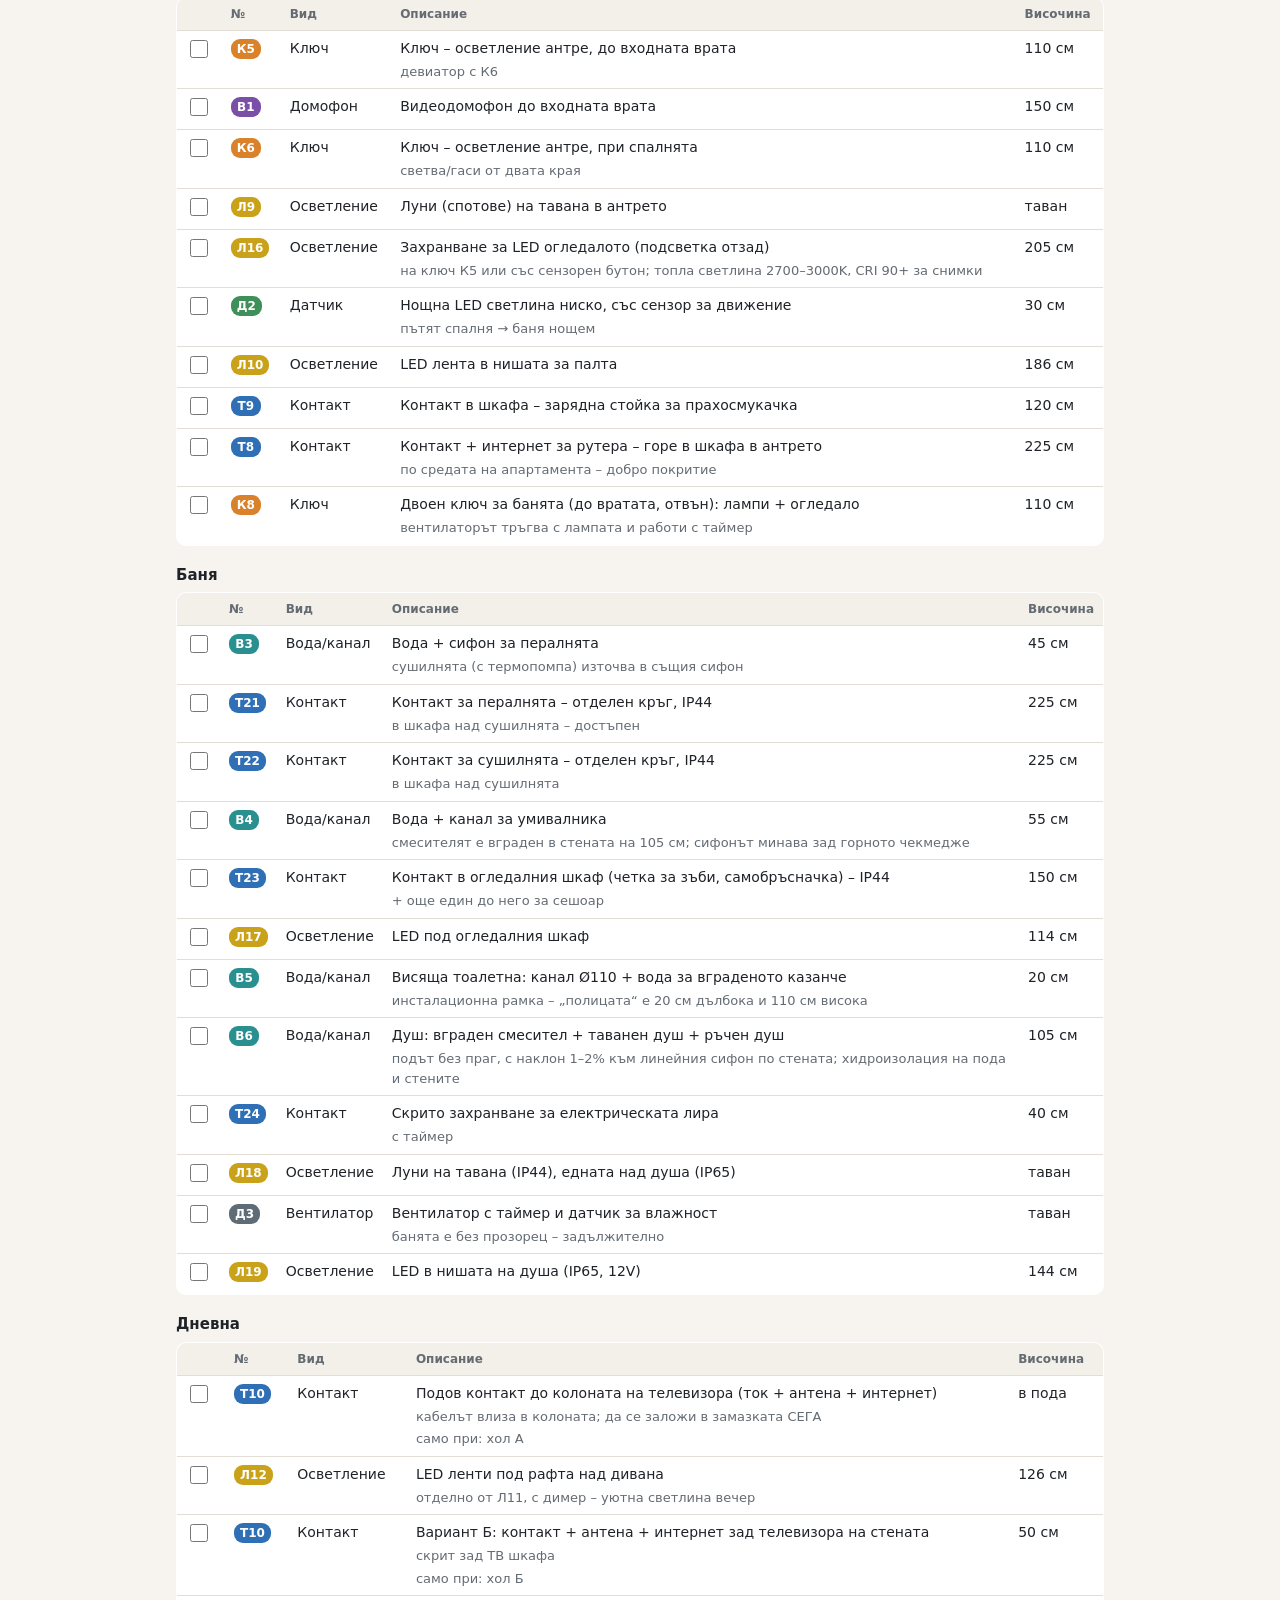
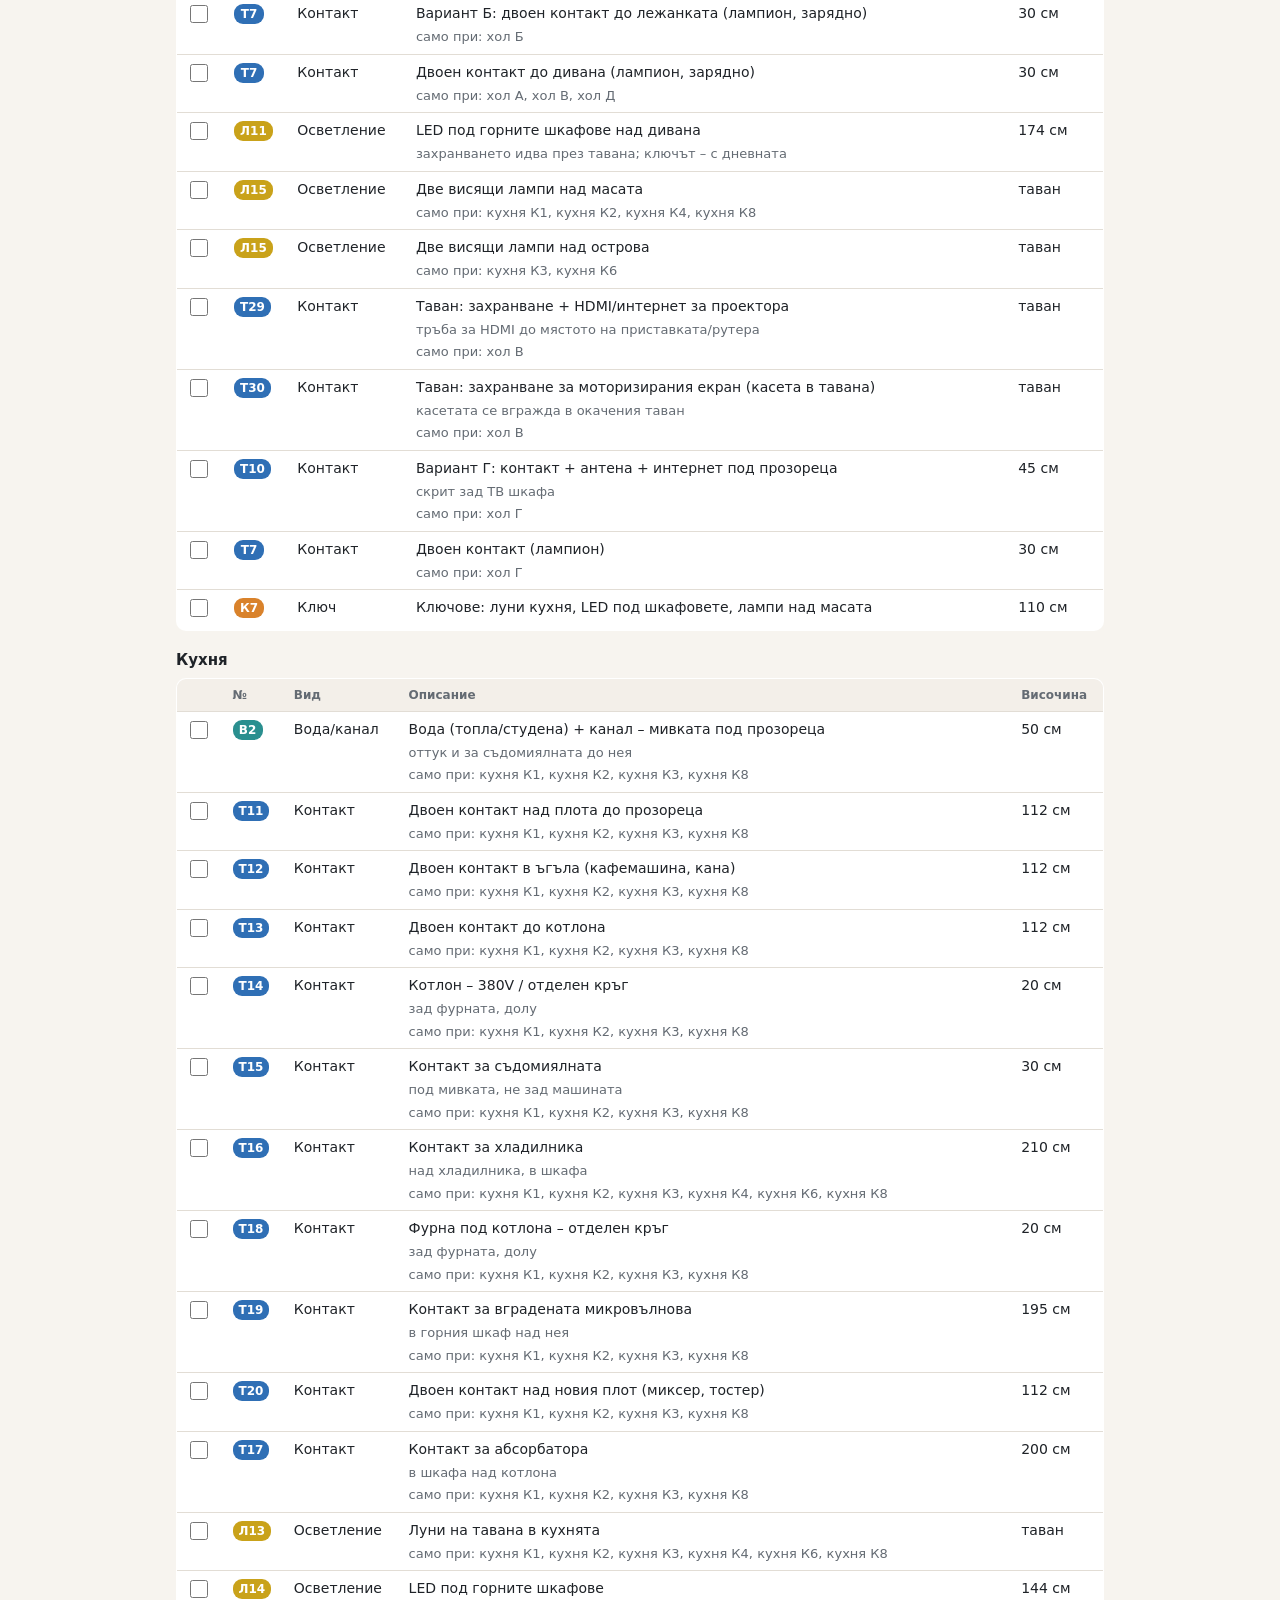
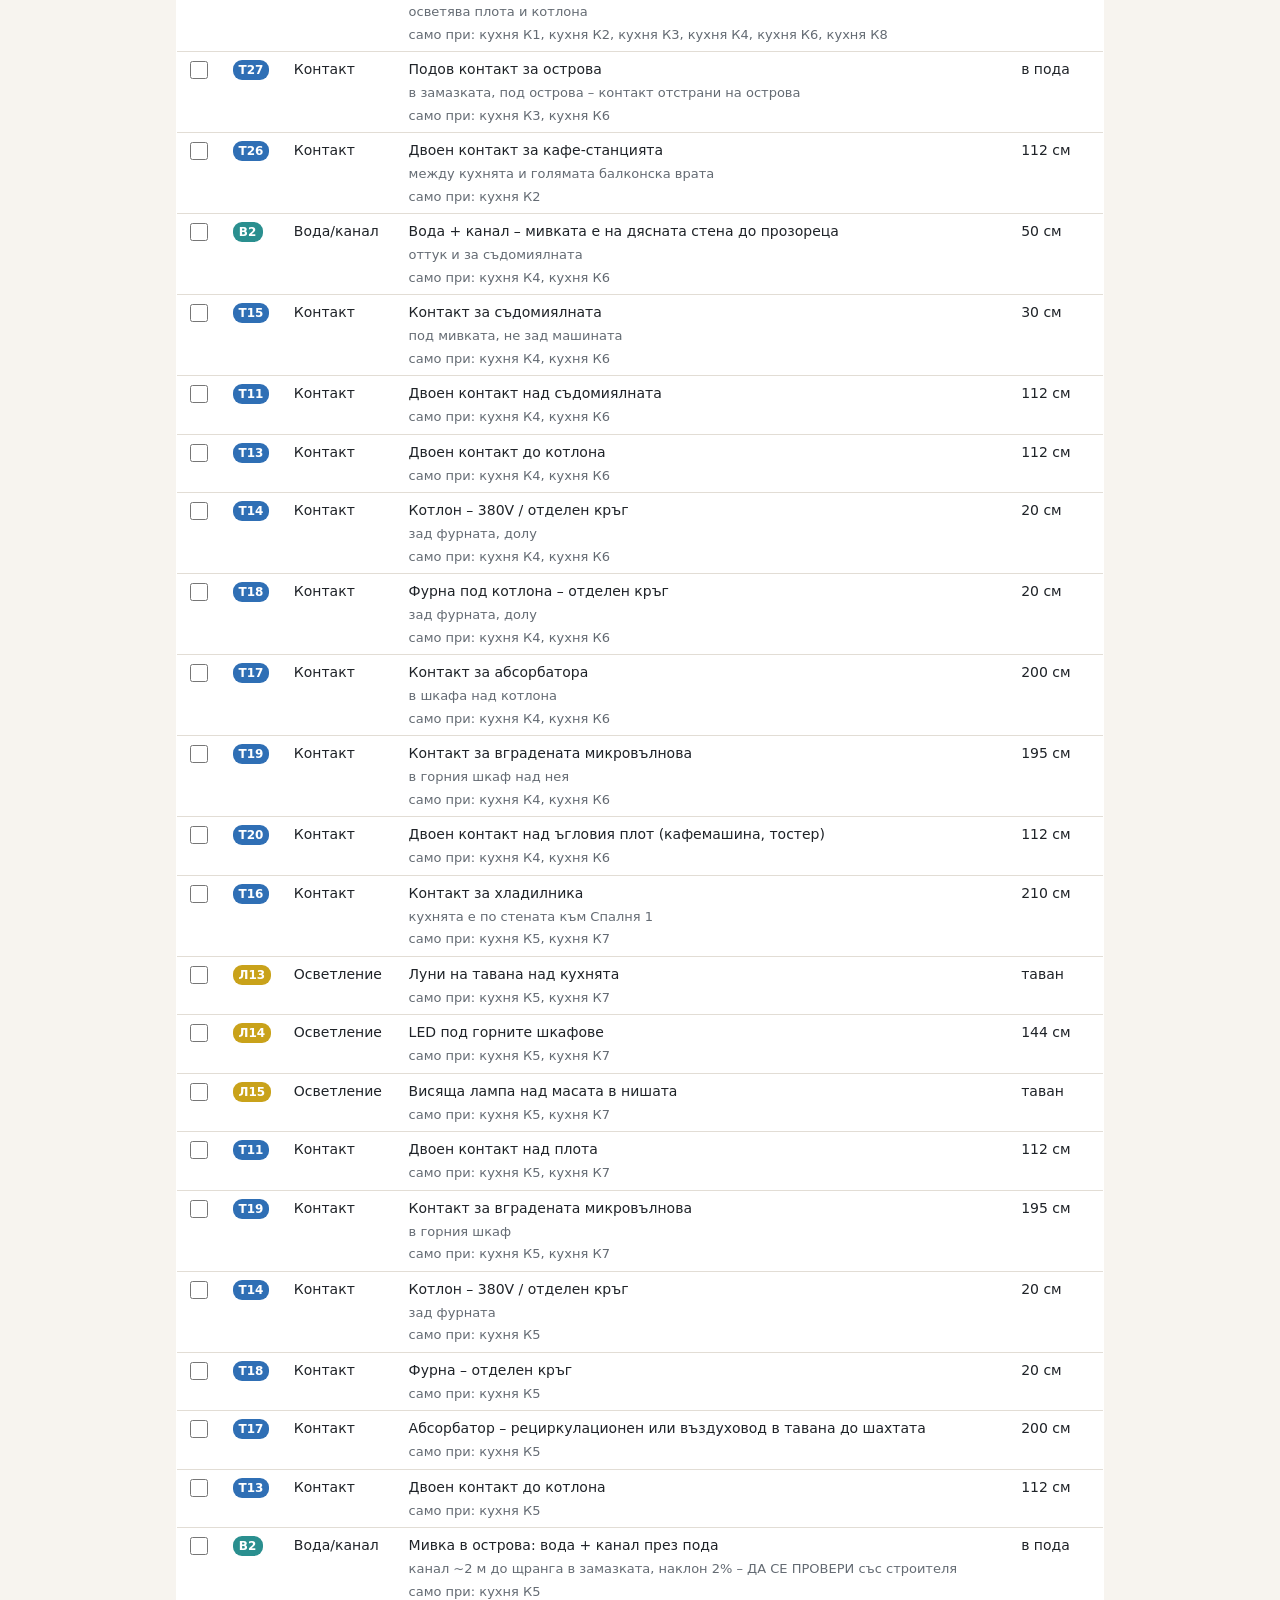
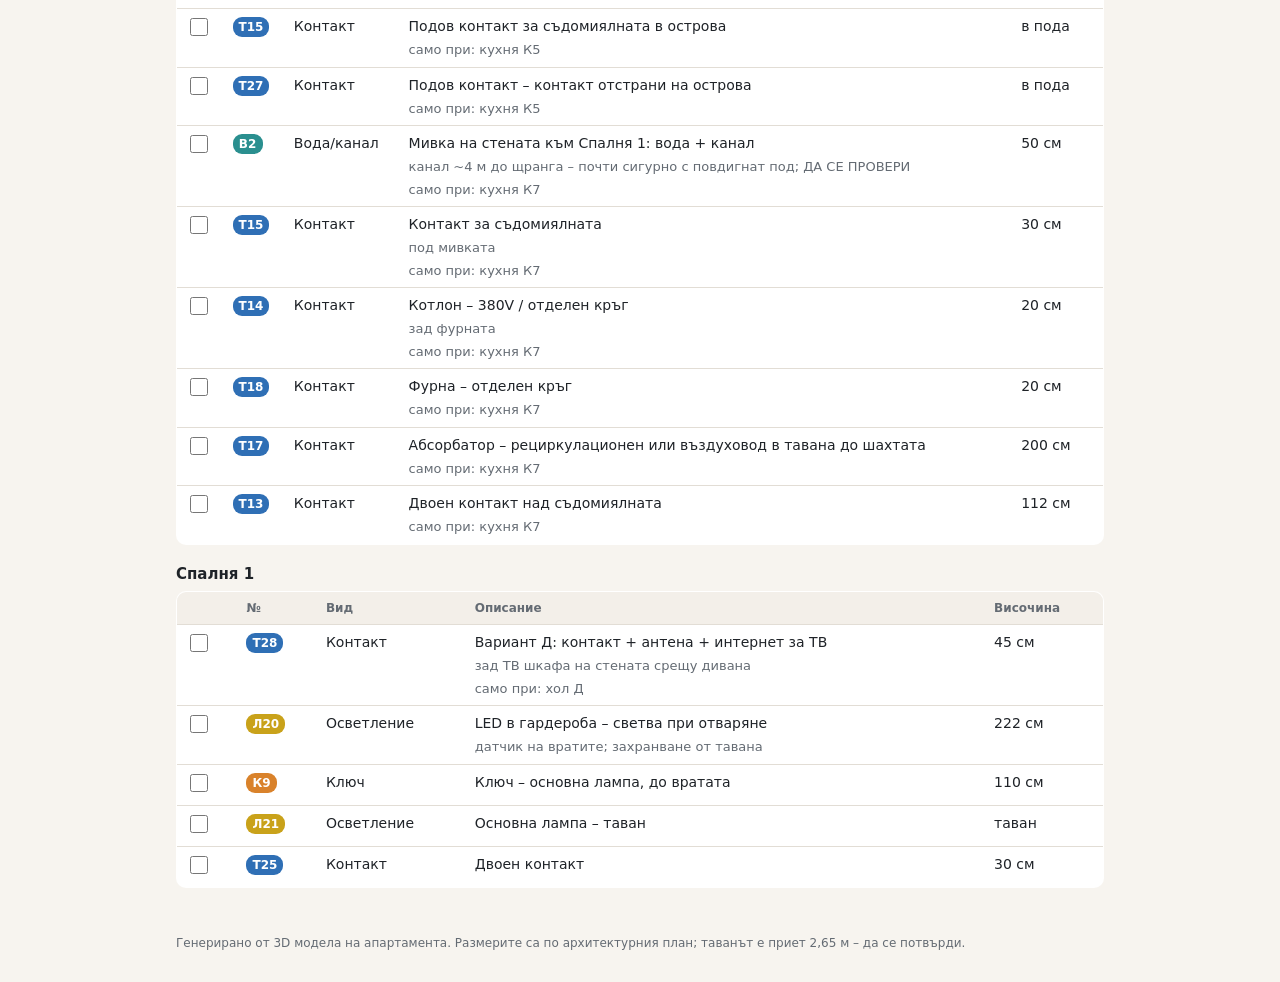
==== commit 0b49cd28: "Kitchen variants K5–K8 K5 swaps kitchen and dining: kitchen along the Bedroom 1 wall (fridge column," ====
--- a/changes.html
+++ b/changes.html
@@ -71,6 +71,6 @@
     <div id="content"></div>
   </main>
   <footer>Генерирано от 3D модела на апартамента. Размерите са по архитектурния план; таванът е приет 2,65 м – да се потвърди.</footer>
-  <script type="module" src="src/changes.js?v=20261120104323"></script>
+  <script type="module" src="src/changes.js?v=20261120124533"></script>
 </body>
 </html>
